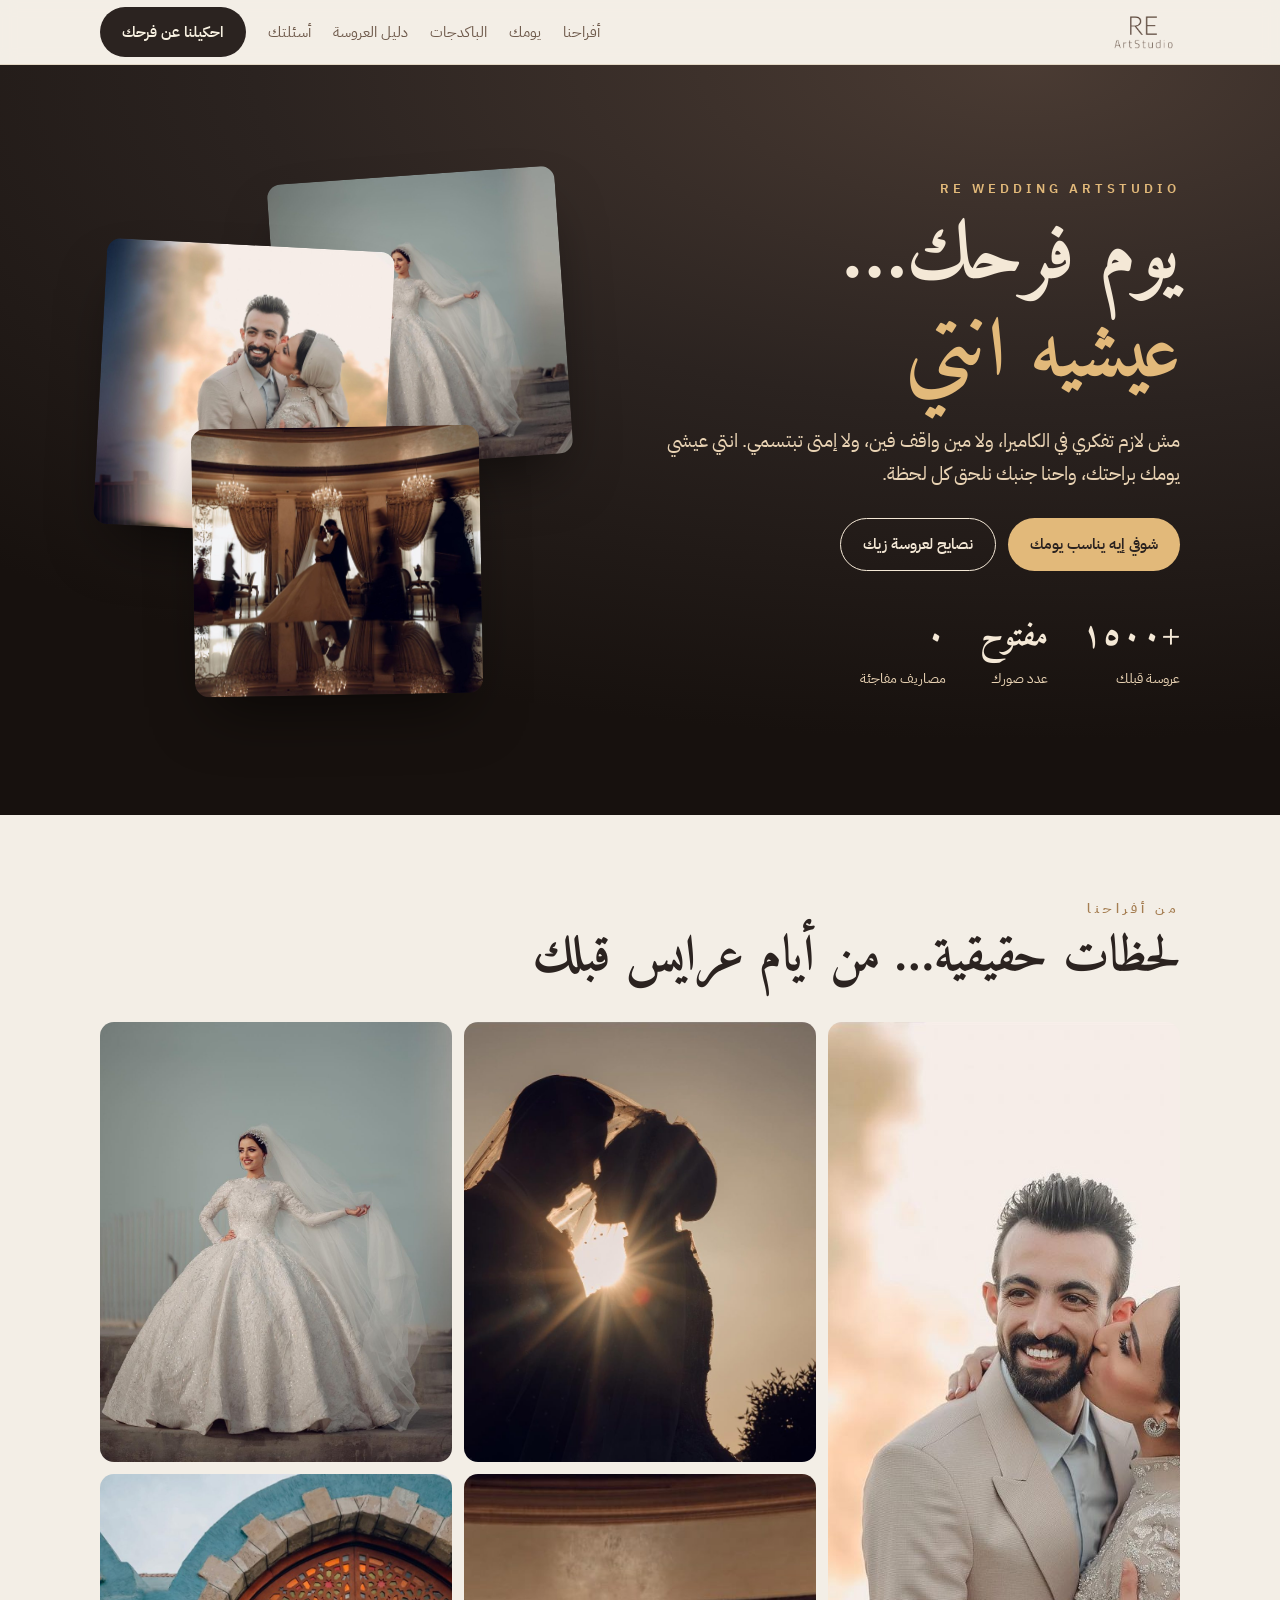
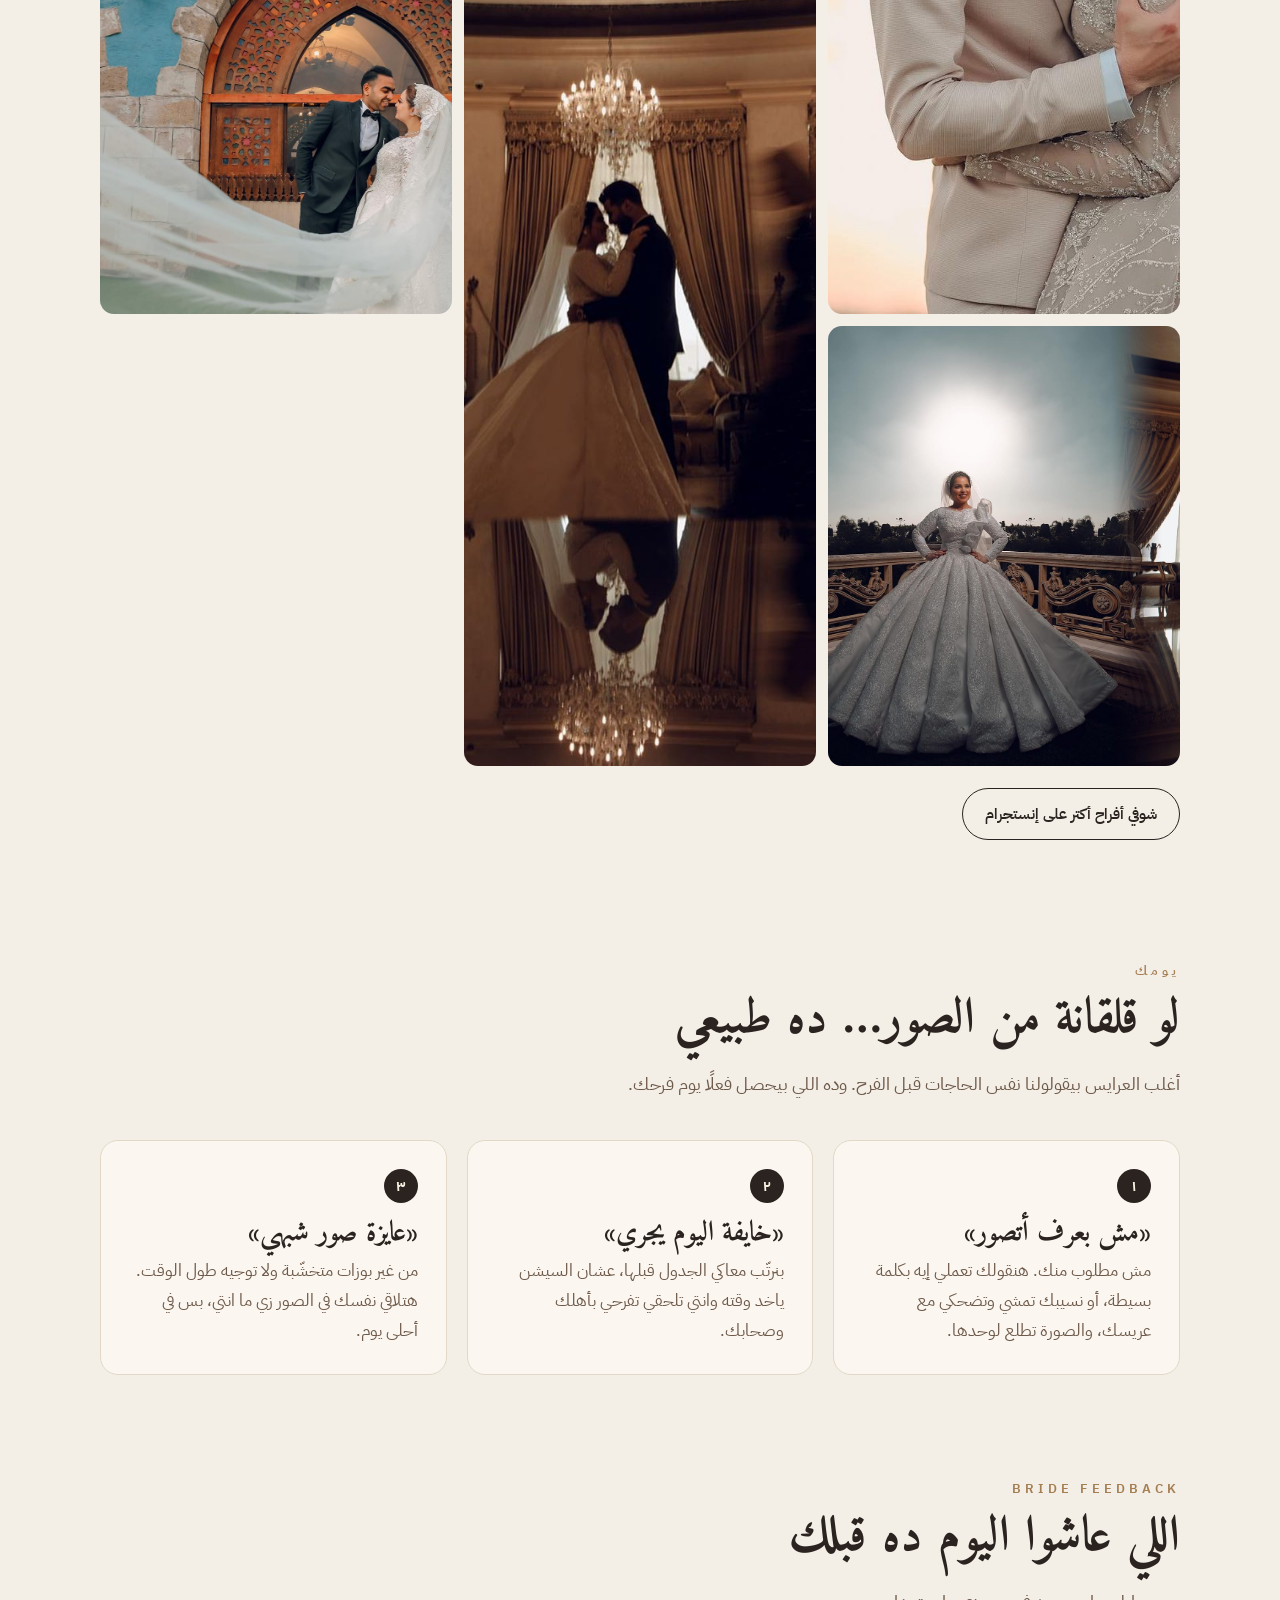
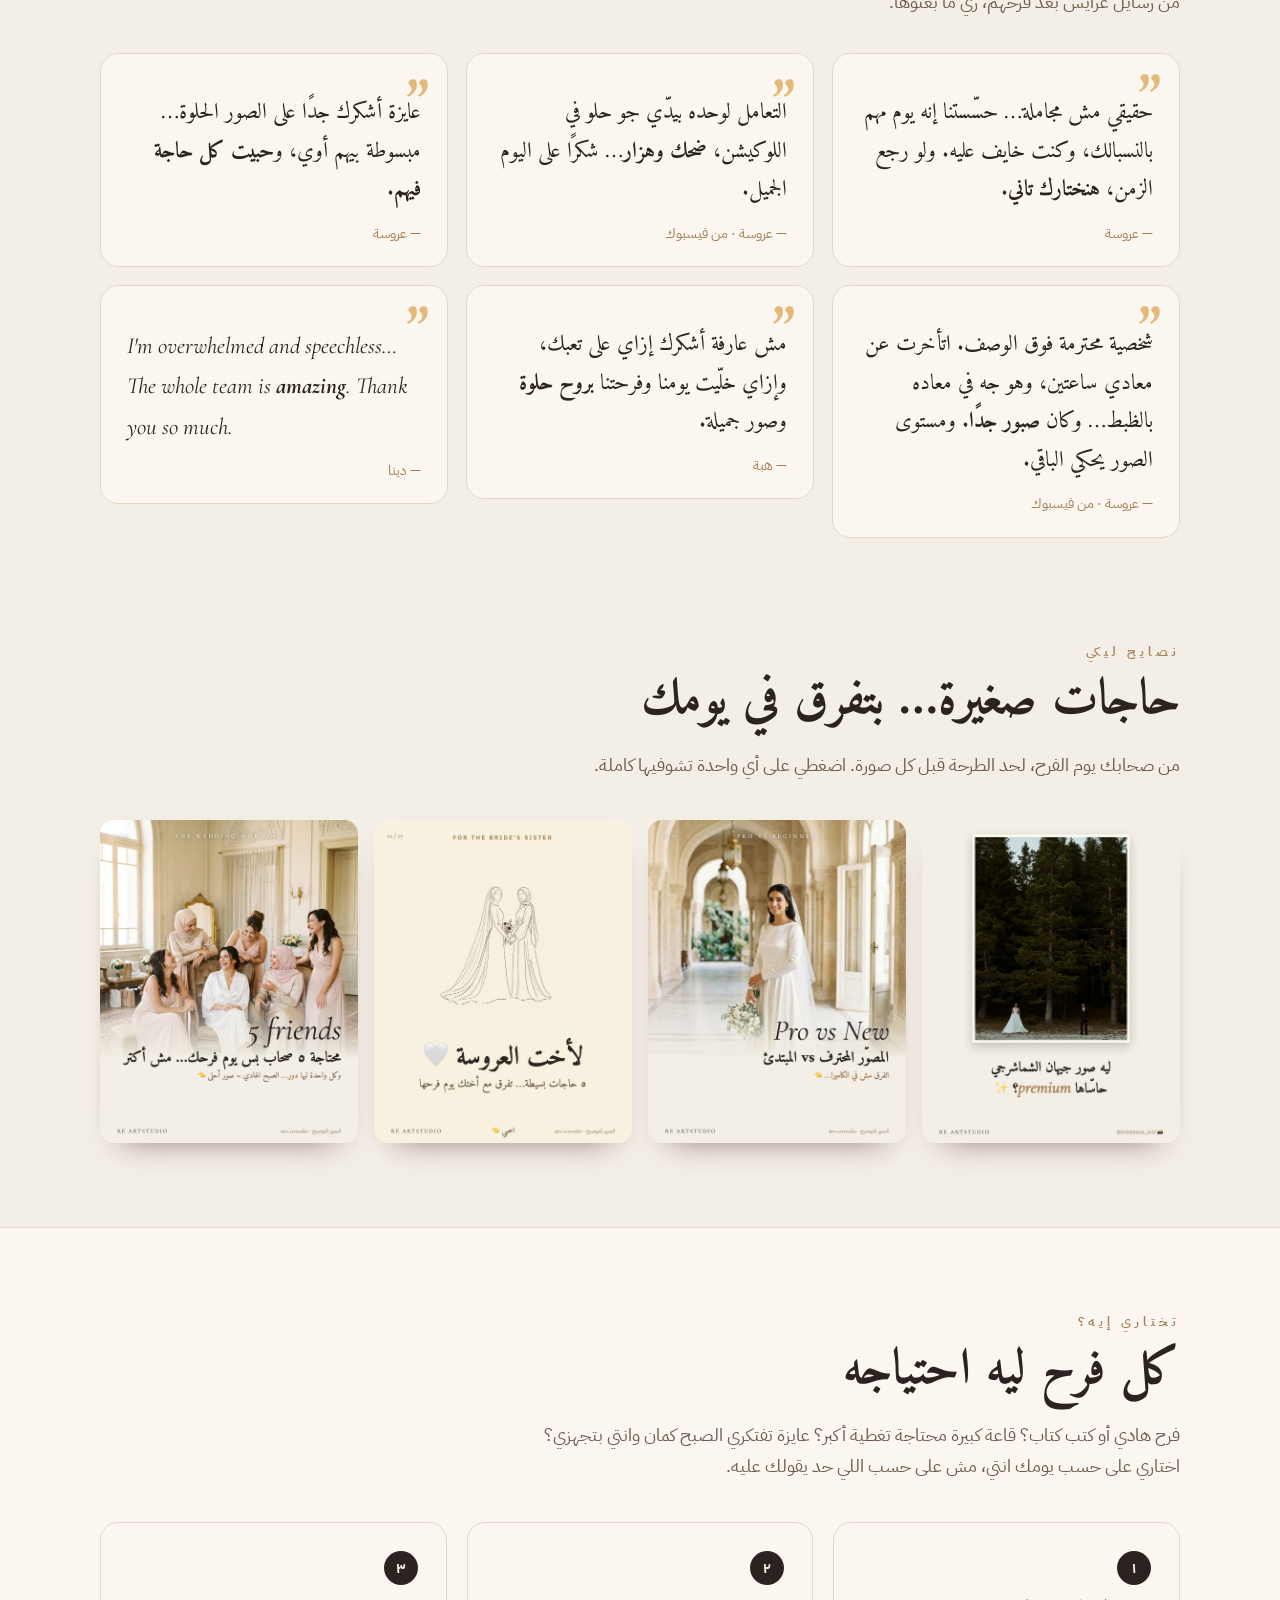
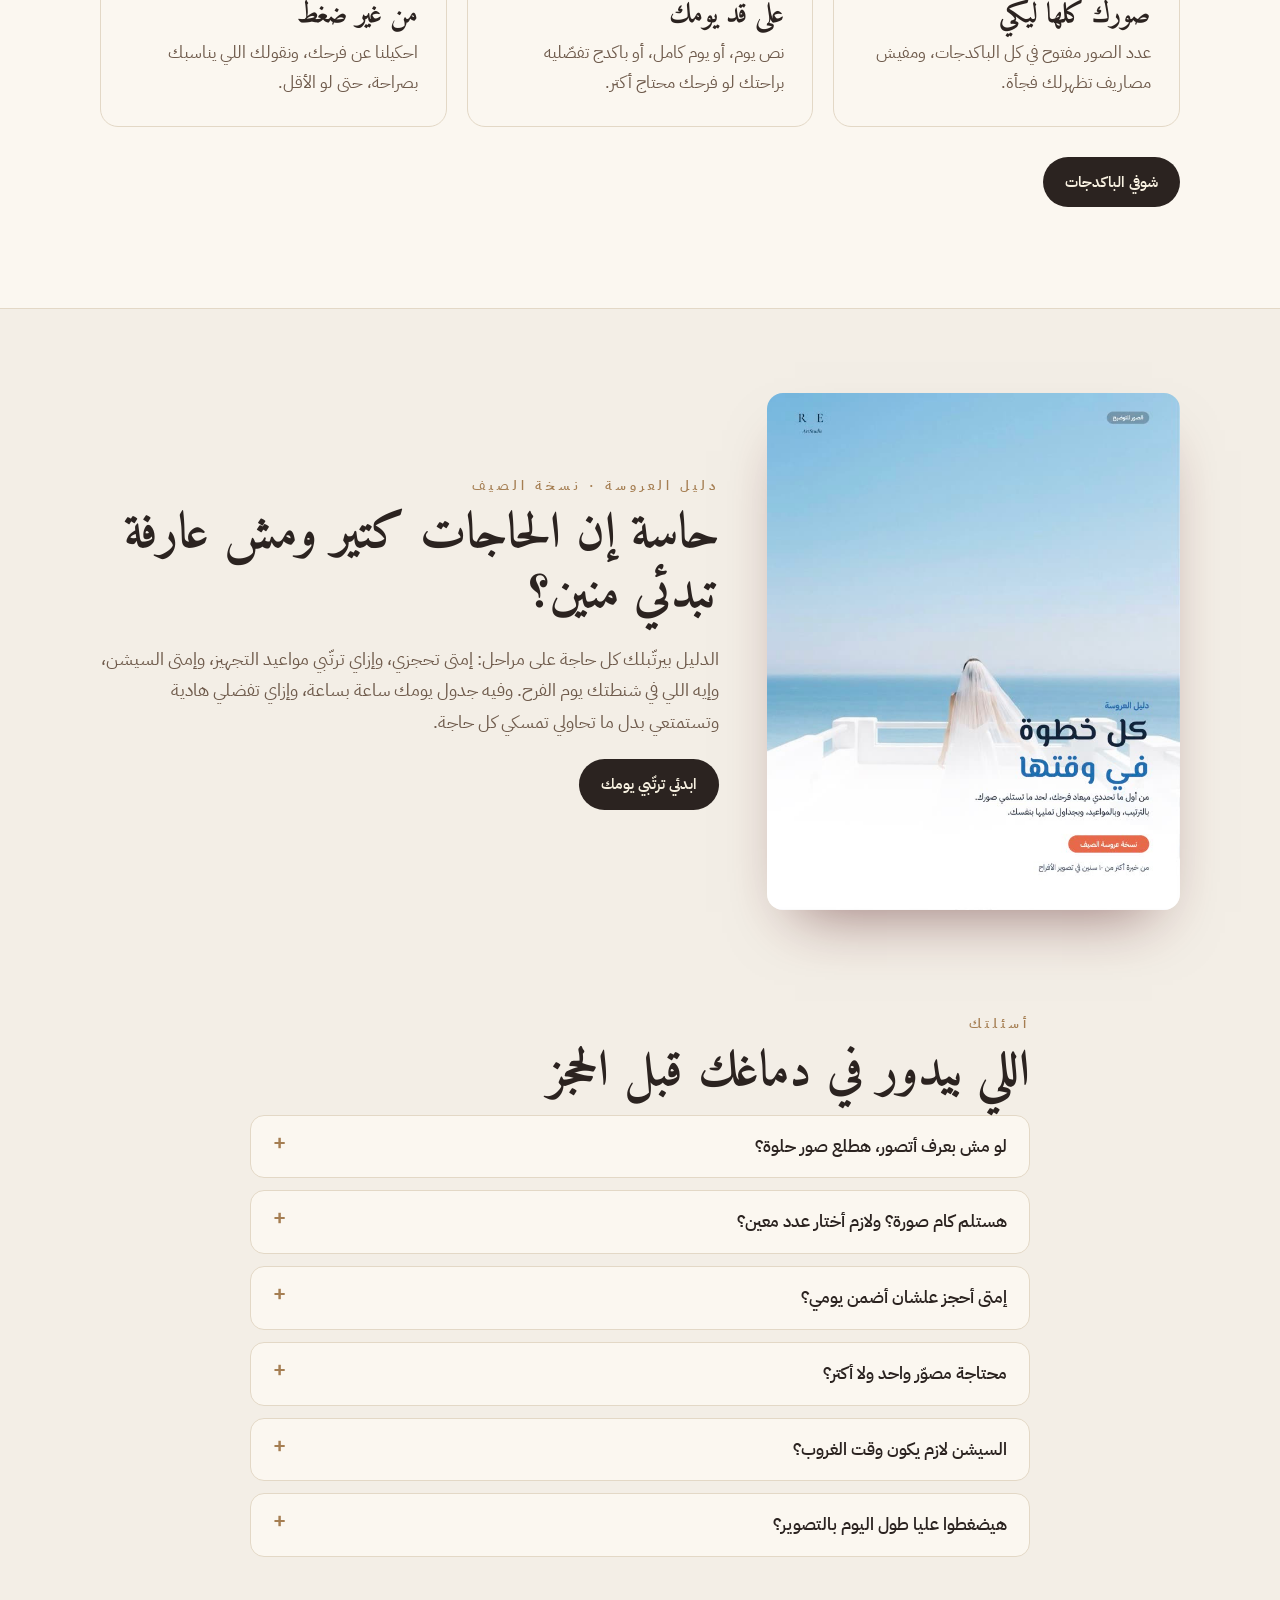
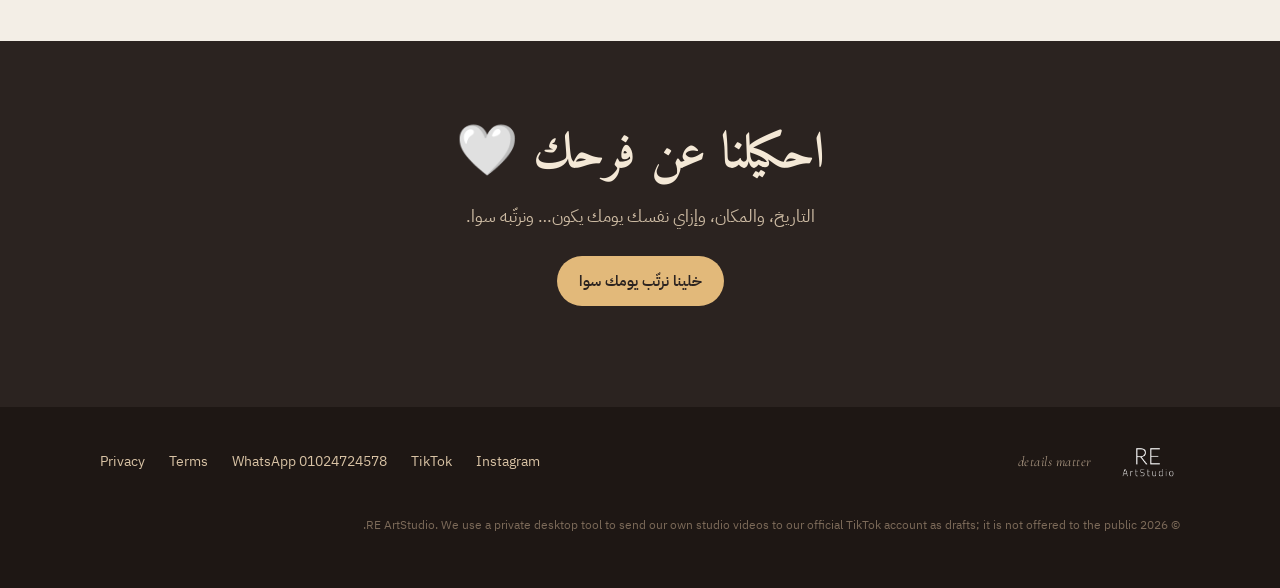
==== index.html @ 4d0f91a5 "Add files via upload" ====
<!doctype html>
<html lang="ar" dir="rtl">
<head>
<meta charset="utf-8">
<meta name="viewport" content="width=device-width, initial-scale=1">
<title>RE ArtStudio | يوم فرحك.. عيشيه</title>
<meta name="description" content="عيشي يوم فرحك براحتك، والصور هتيجي لوحدها. الباكدجات، ونصايح، ودليل العروسة.">
<meta property="og:title" content="RE ArtStudio | details matter">
<meta property="og:description" content="عيشي يوم فرحك براحتك، والصور هتيجي لوحدها.">
<meta property="og:image" content="https://reartstudio.github.io/assets/our_14.jpg">
<link rel="icon" href="assets/logo_brown.png">
<link rel="preconnect" href="https://fonts.googleapis.com"><link rel="preconnect" href="https://fonts.gstatic.com" crossorigin>
<link href="https://fonts.googleapis.com/css2?family=Amiri:wght@400;700&family=Cormorant+Garamond:ital,wght@1,500&family=IBM+Plex+Sans+Arabic:wght@400;500;600;700&display=swap" rel="stylesheet">
<link rel="stylesheet" href="style.css?v=6">
</head>
<body>

<nav><div class="wrap">
  <a class="logo" href="index.html" aria-label="RE ArtStudio"><img src="assets/logo_brown.png" alt="RE ArtStudio"></a>
  <div class="links"><a href="#gallery">أفراحنا</a><a href="#day">يومك</a><a href="packages.html">الباكدجات</a><a href="book.html">دليل العروسة</a><a href="#faq">أسئلتك</a></div>
  <a class="btn" href="https://wa.me/201024724578?text=%D8%A3%D9%87%D9%84%D9%8B%D8%A7%20%F0%9F%A4%8D%20%D8%B9%D8%A7%D9%88%D8%B2%D8%A9%20%D8%A3%D8%AD%D9%83%D9%8A%D9%84%D9%83%D9%85%20%D8%B9%D9%86%20%D9%81%D8%B1%D8%AD%D9%8A">احكيلنا عن فرحك</a>
</div></nav>

<header class="hero"><div class="wrap">
  <div>
    <span class="kicker" style="color:#E2B97A">RE WEDDING ARTSTUDIO</span>
    <h1>يوم فرحك…<br><b>عيشيه انتي</b></h1>
    <p>مش لازم تفكري في الكاميرا، ولا مين واقف فين، ولا إمتى تبتسمي. انتي عيشي يومك براحتك، واحنا جنبك نلحق كل لحظة.</p>
    <div class="cta">
      <a class="btn gold" href="#packages">شوفي إيه يناسب يومك</a>
      <a class="btn ghost" href="https://www.instagram.com/re.artstudio/" target="_blank" rel="noopener">نصايح لعروسة زيك</a>
    </div>
    <div class="stats"><div><b>+١٥٠٠</b>عروسة قبلك</div><div><b>مفتوح</b>عدد صورك</div><div><b>٠</b>مصاريف مفاجئة</div></div>
  </div>
  <div class="stack" aria-hidden="true">
    <img src="assets/our_04.jpg" alt="">
    <img src="assets/our_14.jpg" alt="">
    <img src="assets/our_23.jpg" alt="">
  </div>
</div></header>

<section id="gallery" style="padding-bottom:20px"><div class="wrap">
  <span class="kicker">من أفراحنا</span>
  <h2>لحظات حقيقية… من أيام عرايس قبلك</h2>
  <div class="gal">
    <img src="assets/our_14.jpg" alt="عريس وعروسة في حضن وقت الغروب" loading="lazy">
    <img src="assets/our_15.jpg" alt="العروسة والعريس تحت الطرحة" loading="lazy">
    <img src="assets/our_04.jpg" alt="عروسة بفستانها" loading="lazy">
    <img src="assets/our_23.jpg" alt="العروسين في القاعة وانعكاسهم على الأرض" loading="lazy">
    <img src="assets/our_32.jpg" alt="الطرحة طايرة قدام قوس" loading="lazy">
    <img src="assets/our_17.jpg" alt="عروسة قدام السما" loading="lazy">
  </div>
  <p style="margin-top:22px"><a class="btn ghost" href="https://www.instagram.com/re.artstudio/" target="_blank" rel="noopener">شوفي أفراح أكتر على إنستجرام</a></p>
</div></section>

<section id="day"><div class="wrap">
  <span class="kicker">يومك</span>
  <h2>لو قلقانة من الصور… ده طبيعي</h2>
  <p class="lead">أغلب العرايس بيقولولنا نفس الحاجات قبل الفرح. وده اللي بيحصل فعلًا يوم فرحك.</p>
  <div class="cards">
    <div class="card"><div class="n">١</div><h3>«مش بعرف أتصور»</h3><p>مش مطلوب منك. هنقولك تعملي إيه بكلمة بسيطة، أو نسيبك تمشي وتضحكي مع عريسك، والصورة تطلع لوحدها.</p></div>
    <div class="card"><div class="n">٢</div><h3>«خايفة اليوم يجري»</h3><p>بنرتّب معاكي الجدول قبلها، عشان السيشن ياخد وقته وانتي تلحقي تفرحي بأهلك وصحابك.</p></div>
    <div class="card"><div class="n">٣</div><h3>«عايزة صور شبهي»</h3><p>من غير بوزات متخشّبة ولا توجيه طول الوقت. هتلاقي نفسك في الصور زي ما انتي، بس في أحلى يوم.</p></div>
  </div>
</div></section>

<section id="voices" style="padding-top:20px"><div class="wrap">
  <span class="kicker">BRIDE FEEDBACK</span>
  <h2>اللي عاشوا اليوم ده قبلك</h2>
  <p class="lead">من رسايل عرايس بعد فرحهم، زي ما بعتوها.</p>
  <div class="voices">
    <figure><blockquote>حقيقي مش مجاملة… حسّستنا إنه يوم مهم بالنسبالك، وكنت خايف عليه. ولو رجع الزمن، <b>هنختارك تاني</b>.</blockquote><figcaption>عروسة</figcaption></figure>
    <figure><blockquote>شخصية محترمة فوق الوصف. اتأخرت عن معادي ساعتين، وهو جه في معاده بالظبط… وكان <b>صبور جدًا</b>. ومستوى الصور يحكي الباقي.</blockquote><figcaption>عروسة · من فيسبوك</figcaption></figure>
    <figure><blockquote>التعامل لوحده بيدّي جو حلو في اللوكيشن، <b>ضحك وهزار</b>… شكرًا على اليوم الجميل.</blockquote><figcaption>عروسة · من فيسبوك</figcaption></figure>
    <figure><blockquote>مش عارفة أشكرك إزاي على تعبك، وإزاي خلّيت يومنا وفرحتنا <b>بروح حلوة</b> وصور جميلة.</blockquote><figcaption>هبة</figcaption></figure>
    <figure><blockquote>عايزة أشكرك جدًا على الصور الحلوة… مبسوطة بيهم أوي، و<b>حبيت كل حاجة فيهم</b>.</blockquote><figcaption>عروسة</figcaption></figure>
    <figure class="en"><blockquote>I'm overwhelmed and speechless… The whole team is <b>amazing</b>. Thank you so much.</blockquote><figcaption>دينا</figcaption></figure>
  </div>
</div></section>

<section id="work" style="padding-top:20px"><div class="wrap">
  <span class="kicker">نصايح ليكي</span>
  <h2>حاجات صغيرة… بتفرق في يومك</h2>
  <p class="lead">من صحابك يوم الفرح، لحد الطرحة قبل كل صورة. اضغطي على أي واحدة تشوفيها كاملة.</p>
  <div class="work">
    <a href="https://www.instagram.com/p/DfufTEolTdJ/" target="_blank" rel="noopener"><img src="assets/w_gihan_p.jpg" alt="ليه صور جيهان الشماشرجي حاسّاها premium" loading="lazy"></a>
    <a href="https://www.instagram.com/re.artstudio/" target="_blank" rel="noopener"><img src="assets/w_pro.jpg" alt="المصور المحترف والمبتدئ" loading="lazy"></a>
    <a href="https://www.instagram.com/re.artstudio/" target="_blank" rel="noopener"><img src="assets/w_sister.jpg" alt="لأخت العروسة" loading="lazy"></a>
    <a href="https://www.instagram.com/re.artstudio/" target="_blank" rel="noopener"><img src="assets/w_friends.jpg" alt="محتاجة ٥ صحاب بس" loading="lazy"></a>
  </div>
</div></section>

<section id="packages" class="packages"><div class="wrap">
  <span class="kicker">تختاري إيه؟</span>
  <h2>كل فرح ليه احتياجه</h2>
  <p class="lead">فرح هادي أو كتب كتاب؟ قاعة كبيرة محتاجة تغطية أكبر؟ عايزة تفتكري الصبح كمان وانتي بتجهزي؟ اختاري على حسب يومك انتي، مش على حسب اللي حد يقولك عليه.</p>
  <div class="cards">
    <div class="card"><div class="n">١</div><h3>صورك كلها ليكي</h3><p>عدد الصور مفتوح في كل الباكدجات، ومفيش مصاريف تظهرلك فجأة.</p></div>
    <div class="card"><div class="n">٢</div><h3>على قد يومك</h3><p>نص يوم، أو يوم كامل، أو باكدج تفصّليه براحتك لو فرحك محتاج أكتر.</p></div>
    <div class="card"><div class="n">٣</div><h3>من غير ضغط</h3><p>احكيلنا عن فرحك، ونقولك اللي يناسبك بصراحة، حتى لو الأقل.</p></div>
  </div>
  <p style="margin-top:30px"><a class="btn" href="packages.html">شوفي الباكدجات</a></p>
</div></section>

<section><div class="wrap bookband">
  <a href="book.html"><img src="assets/b_cover.jpg" alt="دليل العروسة: كل خطوة في وقتها" loading="lazy"></a>
  <div>
    <span class="kicker">دليل العروسة · نسخة الصيف</span>
    <h2>حاسة إن الحاجات كتير ومش عارفة تبدئي منين؟</h2>
    <p class="lead">الدليل بيرتّبلك كل حاجة على مراحل: إمتى تحجزي، وإزاي ترتّبي مواعيد التجهيز، وإمتى السيشن، وإيه اللي في شنطتك يوم الفرح. وفيه جدول يومك ساعة بساعة، وإزاي تفضلي هادية وتستمتعي بدل ما تحاولي تمسكي كل حاجة.</p>
    <p style="margin-top:22px"><a class="btn" href="book.html">ابدئي ترتّبي يومك</a></p>
  </div>
</div></section>

<section id="faq" style="padding-top:20px"><div class="wrap" style="max-width:820px">
  <span class="kicker">أسئلتك</span>
  <h2>اللي بيدور في دماغك قبل الحجز</h2>
  <details><summary>لو مش بعرف أتصور، هطلع صور حلوة؟</summary><p>أيوه. مش مطلوب منك تعرفي. هنقولك بكلمة بسيطة تقفي فين أو تبصّي فين، وأغلب الوقت هنسيبك تتحركي على طبيعتك.</p></details>
  <details><summary>هستلم كام صورة؟ ولازم أختار عدد معين؟</summary><p>لأ، عدد الصور مفتوح في كل الباكدجات، ومن غير مصاريف زيادة.</p></details>
  <details><summary>إمتى أحجز علشان أضمن يومي؟</summary><p>أول ما تحددي التاريخ. ابعتيلنا التاريخ والمكان، ونقولك لو اليوم متاح، وتأكّديه بمقدّم حسب الباكدج.</p></details>
  <details><summary>محتاجة مصوّر واحد ولا أكتر؟</summary><p>على حسب فرحك: عدد الضيوف، وعدد الأماكن، ولو في حاجات بتحصل في نفس الوقت. احكيلنا ونقولك اللي يناسبك بصراحة، حتى لو الأقل.</p></details>
  <details><summary>السيشن لازم يكون وقت الغروب؟</summary><p>لأ. في أماكن نورها أحلى بالنهار. بنختار الميعاد معاكي حسب المكان وجدول يومك.</p></details>
  <details><summary>هيضغطوا عليا طول اليوم بالتصوير؟</summary><p>لأ. بنعرف إمتى نصوّر وإمتى نبعد ونسيبك تفرحي.</p></details>
</div></section>

<section class="closing"><div class="wrap">
  <h2>احكيلنا عن فرحك 🤍</h2>
  <p>التاريخ، والمكان، وإزاي نفسك يومك يكون… ونرتّبه سوا.</p>
  <p style="margin-top:24px"><a class="btn gold" href="https://wa.me/201024724578?text=%D8%A3%D9%87%D9%84%D9%8B%D8%A7%20%F0%9F%A4%8D%20%D8%B9%D8%A7%D9%88%D8%B2%D8%A9%20%D8%A3%D8%AD%D9%83%D9%8A%D9%84%D9%83%D9%85%20%D8%B9%D9%86%20%D9%81%D8%B1%D8%AD%D9%8A">خلينا نرتّب يومك سوا</a></p>
</div></section>

<footer><div class="wrap">
  <img src="assets/logo_white.png" alt="RE ArtStudio">
  <span class="latin">details matter</span>
  <span class="grow"></span>
  <a href="https://www.instagram.com/re.artstudio/" target="_blank" rel="noopener">Instagram</a>
  <a href="https://www.tiktok.com/@re.artstudio" target="_blank" rel="noopener">TikTok</a>
  <a href="https://wa.me/201024724578">WhatsApp 01024724578</a>
  <a href="terms.html">Terms</a><a href="privacy.html">Privacy</a>
  <p class="tiny">© 2026 RE ArtStudio. We use a private desktop tool to send our own studio videos to our official TikTok account as drafts; it is not offered to the public.</p>
</div></footer>
</body>
</html>
---- style.css ----
/* RE ArtStudio site — same identity as the Instagram page: cream, ink, gold, maroon. */
:root{--cream:#F3EEE6;--paper:#FBF7F0;--ink:#2B2320;--muted:#6E5A4B;--gold:#A57E52;--gold2:#E2B97A;--maroon:#2B2320;--line:#E3D8C6}
*{box-sizing:border-box}
html{scroll-behavior:smooth}
body{margin:0;background:var(--cream);color:var(--ink);font-family:"IBM Plex Sans Arabic",system-ui,sans-serif;line-height:1.75;font-size:17px}
img{max-width:100%;display:block}
a{color:inherit}
.wrap{max-width:1120px;margin:0 auto;padding:0 20px}
.latin{font-family:"Cormorant Garamond",serif;font-style:italic;letter-spacing:.5px}
h1,h2,h3{font-family:Amiri,serif;line-height:1.2;margin:0}
h2{font-size:clamp(32px,4.6vw,50px)}
.kicker{font:600 13px "IBM Plex Sans Arabic",sans-serif;letter-spacing:4px;color:var(--gold);text-transform:uppercase;margin-bottom:10px;display:block}
.lead{color:var(--muted);font-size:18px;max-width:640px}
section{padding:84px 0}

/* nav */
nav{position:sticky;top:0;z-index:10;background:rgba(243,238,230,.92);backdrop-filter:blur(8px);border-bottom:1px solid var(--line)}
nav .wrap{display:flex;align-items:center;gap:22px;height:64px}
nav .logo img{height:34px}
nav .links{display:flex;gap:22px;margin-inline-start:auto;font-size:15px}
nav .links a{text-decoration:none;color:var(--muted)}
nav .links a:hover{color:var(--ink)}
.btn{display:inline-flex;align-items:center;gap:8px;background:var(--maroon);color:#F8F1E1;text-decoration:none;font-weight:600;padding:12px 22px;border-radius:99px;font-size:15px;transition:transform .15s}
.btn:hover{transform:translateY(-1px)}
.btn.ghost{background:transparent;color:var(--ink);border:1.5px solid var(--ink)}
.btn.gold{background:var(--gold2);color:var(--maroon)}
@media(max-width:760px){nav .links{display:none}}

/* hero */
.hero{background:radial-gradient(120% 90% at 80% 0%,#4a3b33 0,#2B2320 50%,#17110e 100%);color:#F4E8D6;padding:110px 0 120px;overflow:hidden}
.hero .wrap{display:grid;grid-template-columns:1.1fr .9fr;gap:48px;align-items:center}
.hero h1{font-size:clamp(44px,6.6vw,82px)}
.hero h1 b{color:var(--gold2);font-weight:700}
.hero p{color:#E9D3B4;font-size:19px;max-width:520px}
.hero .cta{display:flex;gap:12px;flex-wrap:wrap;margin-top:28px}
.hero .ghost{color:#F4E8D6;border-color:#F4E8D6}
.hero .stack{position:relative;height:520px}
.hero .stack img{position:absolute;width:62%;border-radius:14px;box-shadow:0 30px 60px -20px rgba(0,0,0,.6)}
.hero .stack img:nth-child(1){top:0;inset-inline-start:0;transform:rotate(-4deg)}
.hero .stack img:nth-child(2){top:70px;inset-inline-end:0;transform:rotate(3deg)}
.hero .stack img:nth-child(3){bottom:0;inset-inline-start:18%;transform:rotate(-1deg)}
.stats{display:flex;gap:34px;margin-top:36px;color:#E9D3B4;font-size:14px}
.stats b{display:block;font:700 34px Amiri,serif;color:#F4E8D6}
@media(max-width:860px){.hero .wrap{grid-template-columns:1fr}.hero .stack{height:420px}}

/* values */
.cards{display:grid;grid-template-columns:repeat(3,1fr);gap:20px;margin-top:40px}
.card{background:var(--paper);border:1px solid var(--line);border-radius:18px;padding:28px}
.card .n{font:700 15px "IBM Plex Sans Arabic";color:#F8F1E1;background:var(--maroon);width:34px;height:34px;border-radius:50%;display:grid;place-items:center;margin-bottom:14px}
.card h3{font-size:28px;margin-bottom:6px}
.card p{margin:0;color:var(--muted)}
@media(max-width:860px){.cards{grid-template-columns:1fr}}

/* work grid */
.work{display:grid;grid-template-columns:repeat(4,1fr);gap:16px;margin-top:40px}
.work a{display:block;border-radius:14px;overflow:hidden;box-shadow:0 18px 30px -22px rgba(74,15,20,.6);transition:transform .2s}
.work a:hover{transform:translateY(-4px)}
.work img{aspect-ratio:4/5;object-fit:cover;width:100%}
@media(max-width:860px){.work{grid-template-columns:repeat(2,1fr)}}

/* packages */
.packages{background:var(--paper);border-top:1px solid var(--line);border-bottom:1px solid var(--line)}
.pk{display:grid;grid-template-columns:repeat(4,1fr);gap:18px;margin-top:40px}
.plan{background:var(--cream);border:1px solid var(--line);border-radius:20px;padding:28px 24px;display:flex;flex-direction:column}
.plan.hot{background:var(--maroon);color:#F4E8D6;border-color:var(--maroon)}
.plan .tag{font:600 12px "IBM Plex Sans Arabic";letter-spacing:3px;color:var(--gold)}
.plan.hot .tag{color:var(--gold2)}
.plan h3{font-size:30px;margin:6px 0 2px}
.plan .price{font:700 40px Amiri,serif;margin:10px 0}
.plan .price small{font:500 15px "IBM Plex Sans Arabic";opacity:.7}
.plan ul{list-style:none;padding:0;margin:0 0 22px;flex:1}
.plan li{padding:6px 0;border-bottom:1px dashed var(--line)}
.plan.hot li{border-color:rgba(244,232,214,.2)}
.plan li::before{content:"✓ ";color:var(--gold)}
.plan.hot li::before{color:var(--gold2)}
.note{margin-top:26px;display:flex;gap:28px;flex-wrap:wrap;color:var(--muted);font-size:15px}
.note span::before{content:"🤍 "}
@media(max-width:980px){.pk{grid-template-columns:repeat(2,1fr)}}
@media(max-width:560px){.pk{grid-template-columns:1fr}}

/* book teaser */
.bookband{display:grid;grid-template-columns:.8fr 1.2fr;gap:48px;align-items:center}
.bookband img{border-radius:16px;box-shadow:0 30px 60px -28px rgba(74,15,20,.55)}
@media(max-width:860px){.bookband{grid-template-columns:1fr}}

/* faq */
details{background:var(--paper);border:1px solid var(--line);border-radius:14px;padding:16px 22px;margin-top:12px}
summary{cursor:pointer;font-weight:600;list-style:none}
summary::after{content:"+";float:left;color:var(--gold);font-size:22px;line-height:1}
details[open] summary::after{content:"–"}
details p{margin:10px 0 0;color:var(--muted)}

/* closing + footer */
.closing{background:var(--ink);color:#F4E8D6;text-align:center}
.closing h2{color:#F4E8D6}
.closing p{color:#CDBBA3}
footer{background:#1E1714;color:#A89580;font-size:14px;padding:40px 0}
footer .wrap{display:flex;gap:24px;flex-wrap:wrap;align-items:center}
footer img{height:30px}
footer a{color:#D9C3A5;text-decoration:none}
footer .grow{flex:1}
.tiny{font-size:12px;color:#7c6a59;margin-top:14px;width:100%}

/* book page */
.bhero{background:linear-gradient(180deg,#EAF1F7 0,#F3EEE6 100%)}
.bhero .wrap{display:grid;grid-template-columns:1fr .8fr;gap:48px;align-items:center}
.bhero h1{font-size:clamp(46px,6.4vw,80px);color:#1E3A5F}
.bhero h1 b{color:var(--maroon)}
.bhero img{border-radius:18px;box-shadow:0 34px 70px -30px rgba(30,58,95,.55)}
@media(max-width:860px){.bhero .wrap{grid-template-columns:1fr}}
.parts{counter-reset:p;display:grid;grid-template-columns:repeat(3,1fr);gap:16px;margin-top:36px}
.parts div{background:var(--paper);border:1px solid var(--line);border-radius:16px;padding:20px 22px}
.parts div::before{counter-increment:p;content:counter(p, arabic-indic);display:inline-grid;place-items:center;width:32px;height:32px;border-radius:50%;background:#1E3A5F;color:#fff;font-weight:700;margin-bottom:10px}
.parts b{display:block;font:700 22px Amiri,serif}
.parts span{color:var(--muted);font-size:15px}
@media(max-width:860px){.parts{grid-template-columns:1fr}}
.peek{display:grid;grid-template-columns:repeat(4,1fr);gap:14px;margin-top:36px}
.peek img{border-radius:12px;border:1px solid var(--line);aspect-ratio:3/4;object-fit:cover;object-position:top;width:100%}
@media(max-width:860px){.peek{grid-template-columns:repeat(2,1fr)}}

/* custom package band */
.custom{margin-top:18px;display:flex;gap:24px;align-items:center;justify-content:space-between;background:var(--cream);border:1.5px dashed var(--gold);border-radius:20px;padding:24px 28px}
.custom .tag{font:600 12px "IBM Plex Sans Arabic";letter-spacing:3px;color:var(--gold)}
.custom h3{font-size:30px;margin:4px 0 6px}
.custom p{margin:0;color:var(--muted);max-width:640px}
@media(max-width:760px){.custom{flex-direction:column;align-items:flex-start}}

/* bride voices */
.voices{columns:3 280px;column-gap:18px;margin-top:36px}
.voices figure{break-inside:avoid;margin:0 0 18px;background:var(--paper);border:1px solid var(--line);border-radius:18px;padding:26px 26px 20px;position:relative}
.voices figure:before{content:"”";position:absolute;top:-6px;inset-inline-start:18px;font:700 64px Amiri,serif;color:var(--gold2)}
.voices blockquote{margin:14px 0 0;font:400 22px/1.75 Amiri,serif;color:var(--ink)}
.voices blockquote b{color:var(--maroon)}
.voices .en blockquote{direction:ltr;text-align:left;font-family:"Cormorant Garamond",serif;font-style:italic;font-size:23px}
.voices figcaption{margin-top:12px;font-size:14px;color:var(--gold)}
.voices figcaption:before{content:"— "}

/* our photos */
.gal{display:grid;grid-template-columns:repeat(3,1fr);gap:12px;margin-top:34px}
.gal img{width:100%;aspect-ratio:4/5;object-fit:cover;border-radius:14px}
.gal img:nth-child(1),.gal img:nth-child(4){grid-row:span 2;aspect-ratio:auto;height:100%}
@media(max-width:760px){.gal{grid-template-columns:repeat(2,1fr)}.gal img:nth-child(n){grid-row:auto;aspect-ratio:4/5;height:auto}}

/* 12-hour tier */
.tier12{margin-top:34px;background:var(--ink);color:#F4E8D6;border-radius:24px;padding:36px 32px}
.tier12-head .tag{font:600 12px "IBM Plex Sans Arabic";letter-spacing:3px;color:var(--gold2)}
.tier12-head h3{font-size:clamp(28px,3.4vw,38px);margin:6px 0 10px;color:#F4E8D6}
.tier12-head p{margin:0;color:#CDBBA3;max-width:720px}
.pk2{display:grid;grid-template-columns:repeat(2,1fr);gap:18px;margin-top:28px}
.tier12 .plan:not(.hot){background:#3a2f2a;border-color:#4a3d36;color:#F4E8D6}
.tier12 .plan:not(.hot) li{border-color:rgba(244,232,214,.15)}
.tier12 .plan:not(.hot) .btn.ghost{color:#F4E8D6;border-color:#F4E8D6}
.tier12 .plan.hot{background:#F8F1E1;color:var(--ink);border-color:var(--gold2)}
.tier12 .plan.hot .tag{color:var(--gold)}
.tier12 .plan.hot li{border-color:var(--line)}
@media(max-width:760px){.pk2{grid-template-columns:1fr}.tier12{padding:28px 20px}}
.plan .en{display:block;font:italic 500 17px "Cormorant Garamond",serif;letter-spacing:.3px;opacity:.75;direction:ltr;text-align:right}
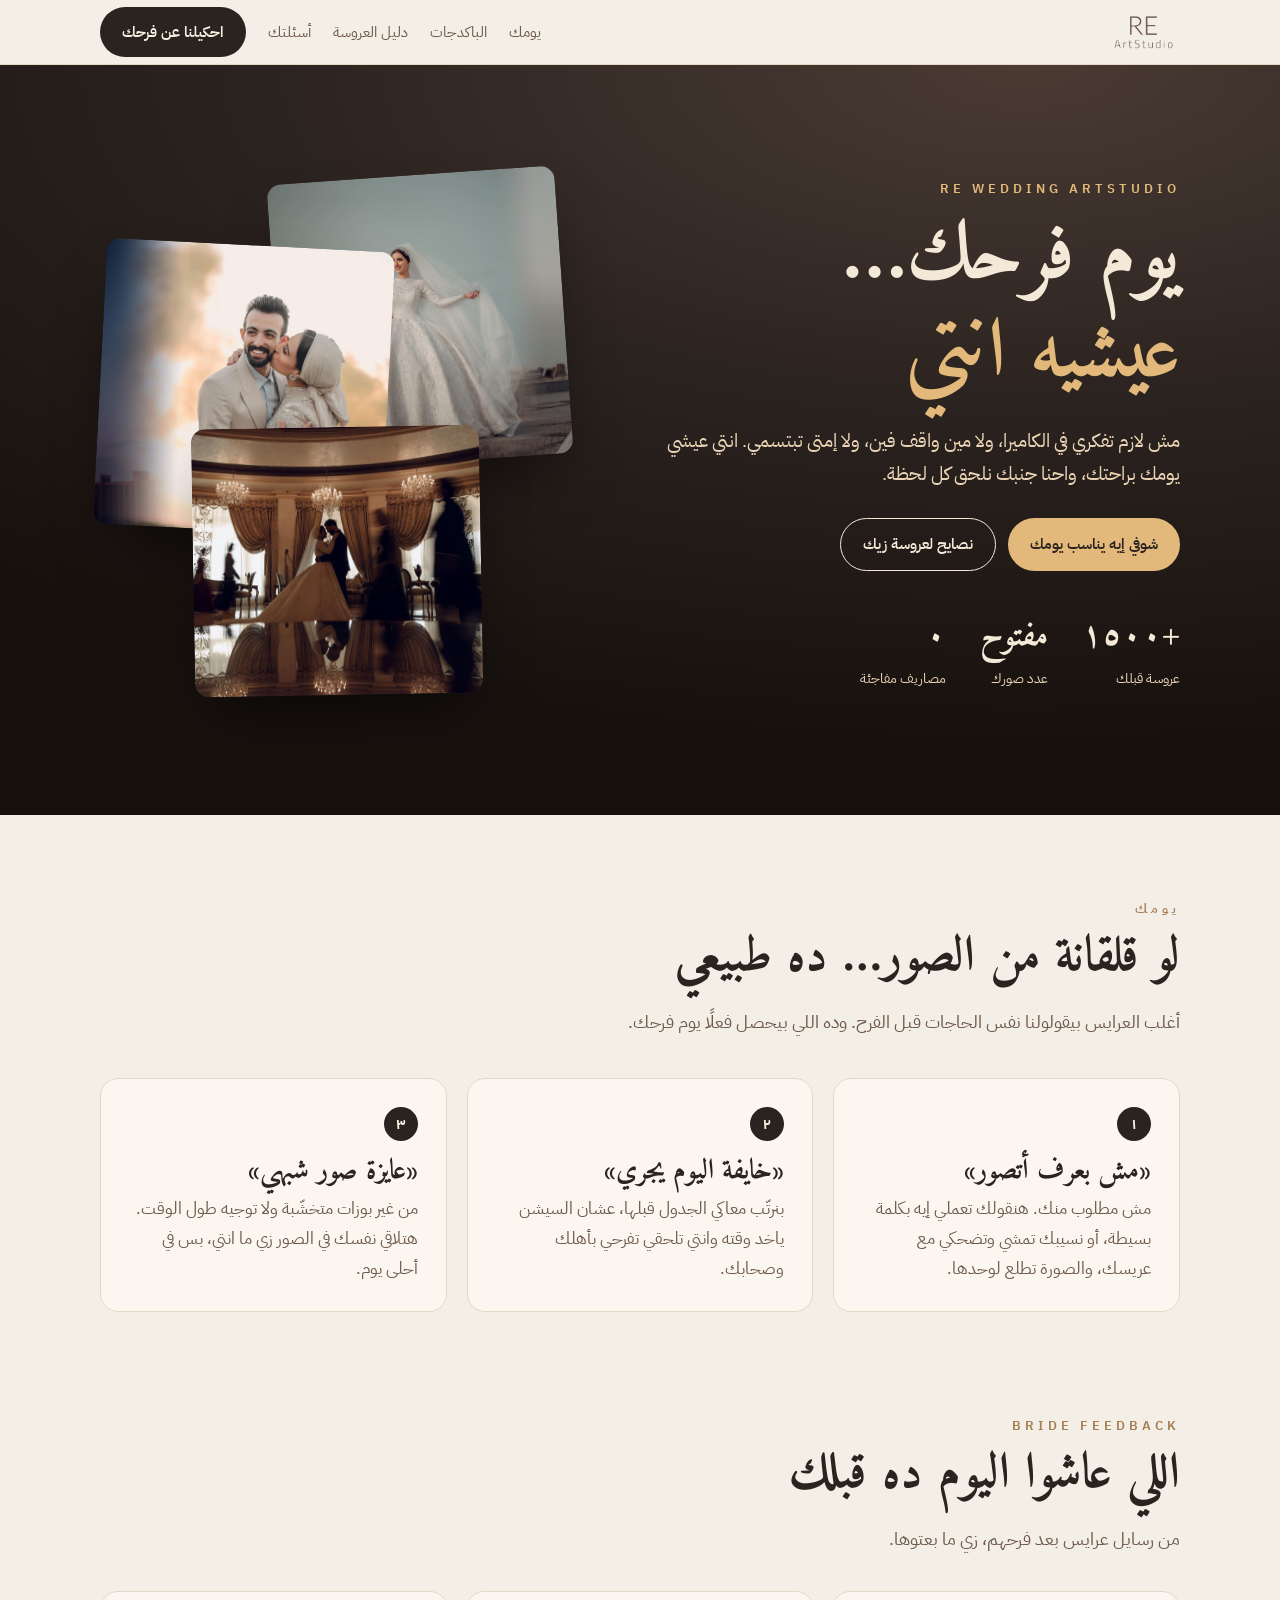
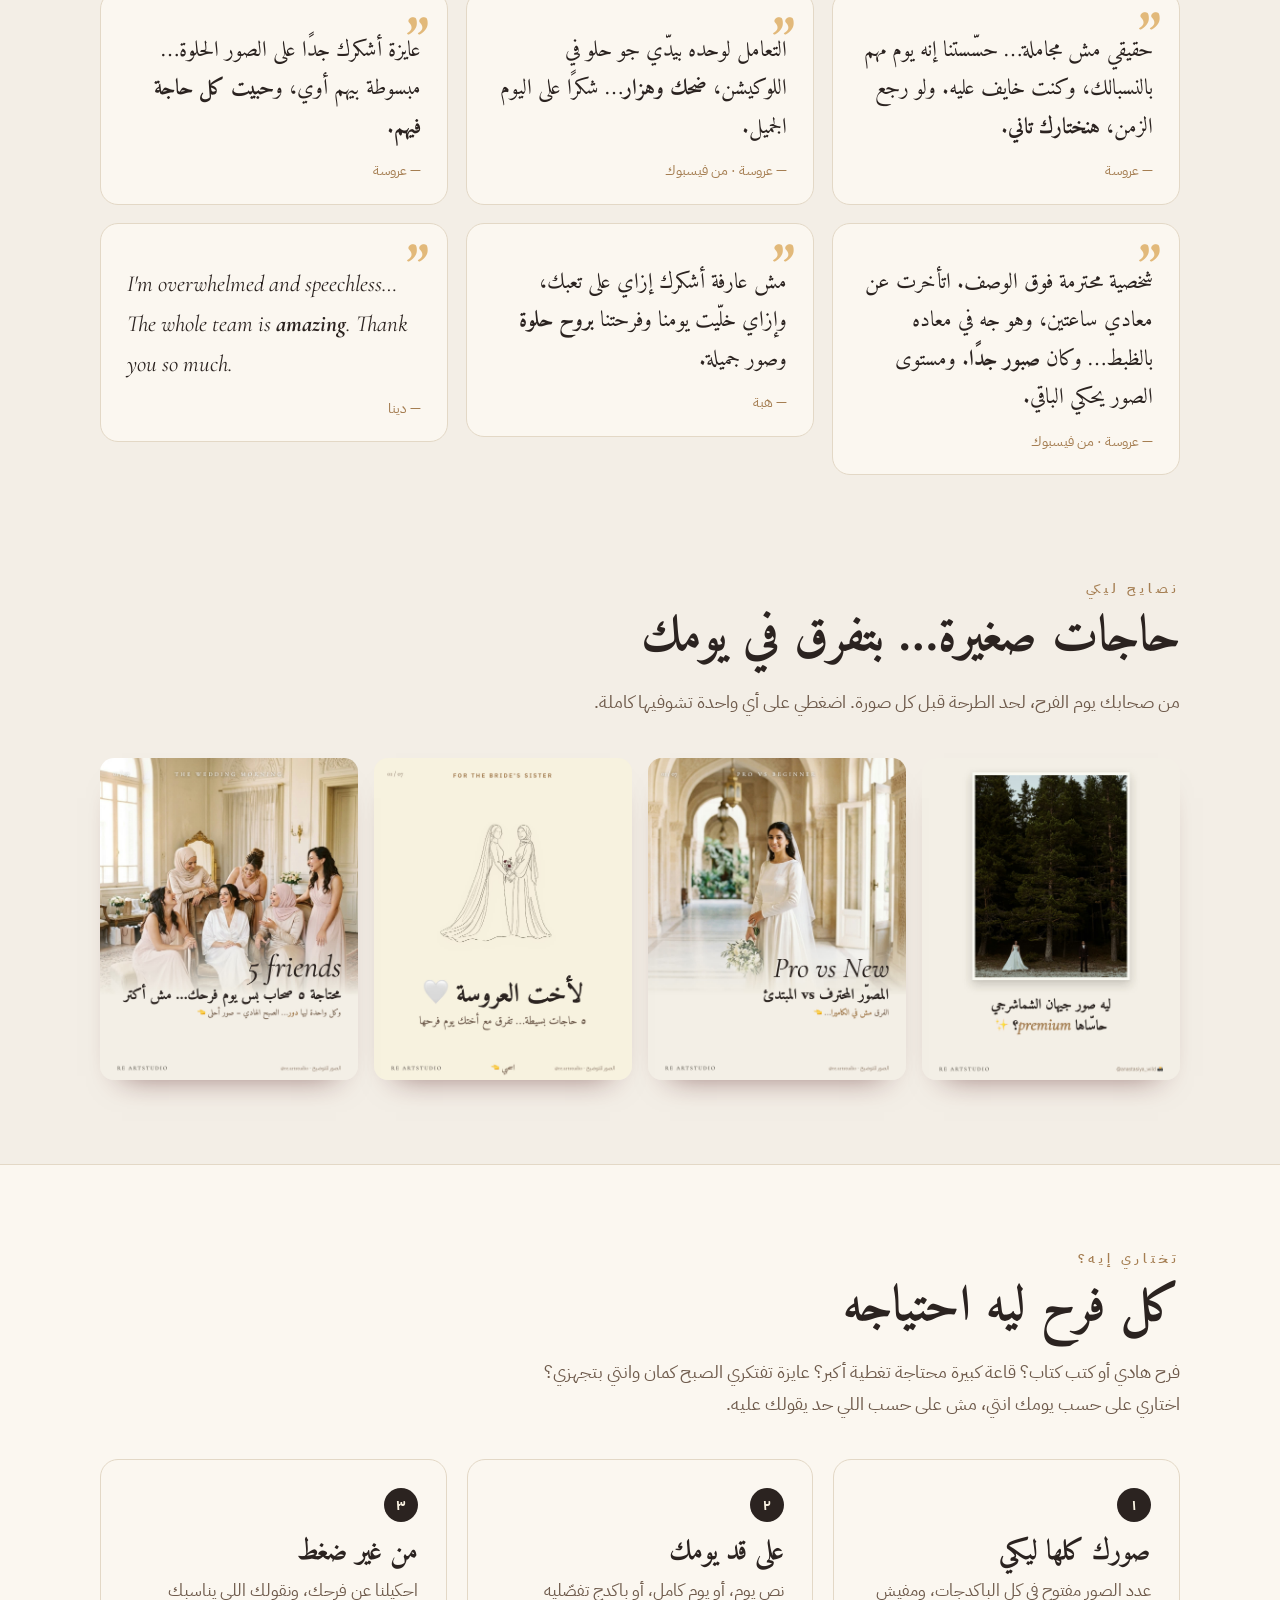
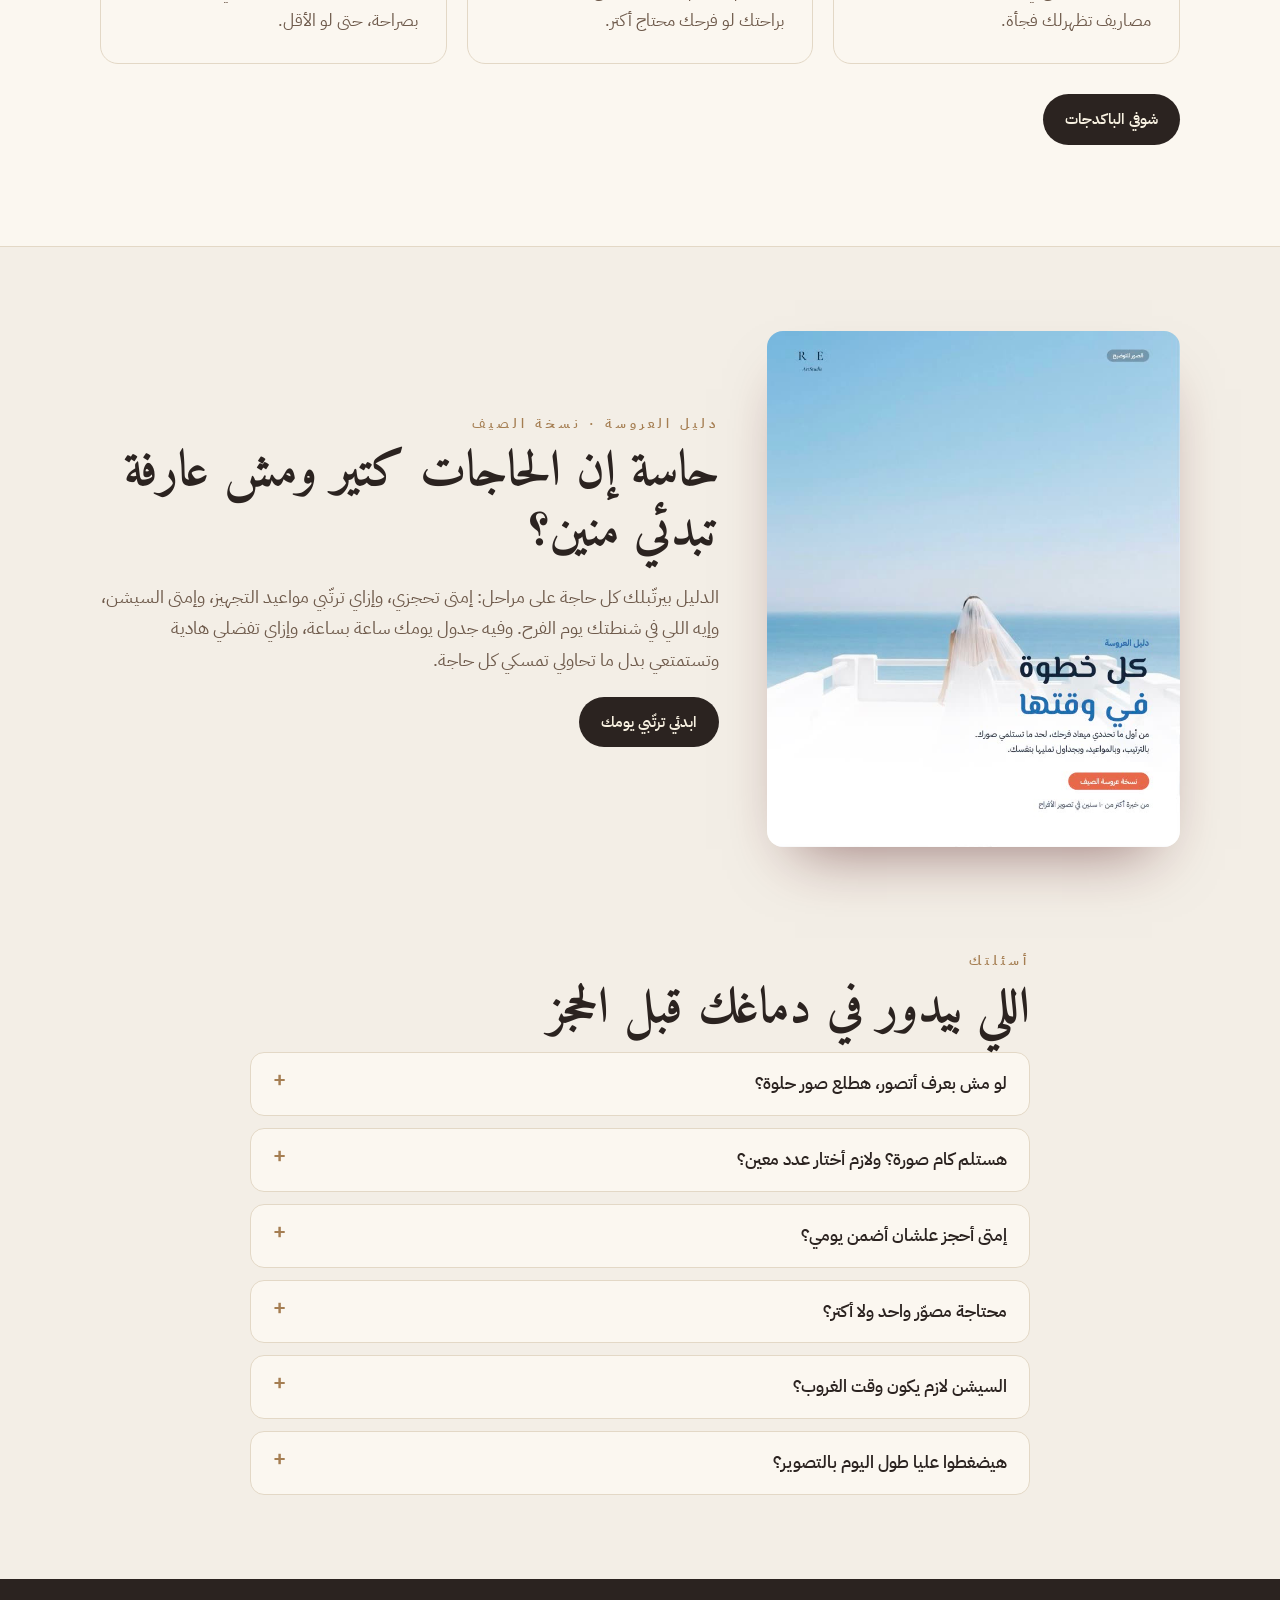
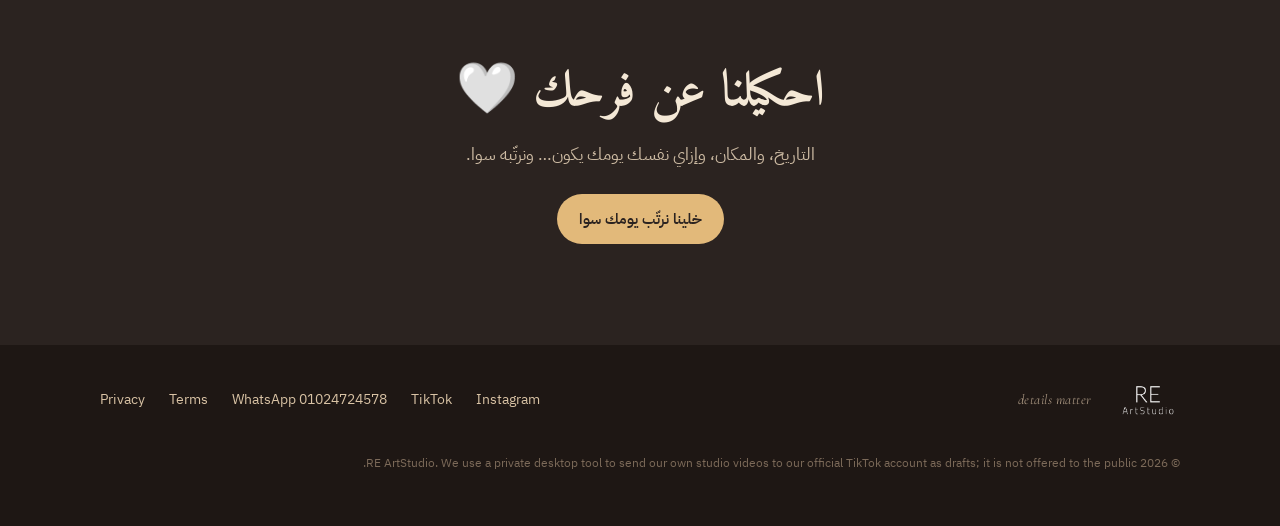
==== commit cf1910c6: "Add files via upload" ====
--- a/index.html
+++ b/index.html
@@ -11,13 +11,13 @@
 <link rel="icon" href="assets/logo_brown.png">
 <link rel="preconnect" href="https://fonts.googleapis.com"><link rel="preconnect" href="https://fonts.gstatic.com" crossorigin>
 <link href="https://fonts.googleapis.com/css2?family=Amiri:wght@400;700&family=Cormorant+Garamond:ital,wght@1,500&family=IBM+Plex+Sans+Arabic:wght@400;500;600;700&display=swap" rel="stylesheet">
-<link rel="stylesheet" href="style.css?v=6">
+<link rel="stylesheet" href="style.css?v=11">
 </head>
 <body>
 
 <nav><div class="wrap">
   <a class="logo" href="index.html" aria-label="RE ArtStudio"><img src="assets/logo_brown.png" alt="RE ArtStudio"></a>
-  <div class="links"><a href="#gallery">أفراحنا</a><a href="#day">يومك</a><a href="packages.html">الباكدجات</a><a href="book.html">دليل العروسة</a><a href="#faq">أسئلتك</a></div>
+  <div class="links"><a href="#day">يومك</a><a href="packages.html">الباكدجات</a><a href="book.html">دليل العروسة</a><a href="#faq">أسئلتك</a></div>
   <a class="btn" href="https://wa.me/201024724578?text=%D8%A3%D9%87%D9%84%D9%8B%D8%A7%20%F0%9F%A4%8D%20%D8%B9%D8%A7%D9%88%D8%B2%D8%A9%20%D8%A3%D8%AD%D9%83%D9%8A%D9%84%D9%83%D9%85%20%D8%B9%D9%86%20%D9%81%D8%B1%D8%AD%D9%8A">احكيلنا عن فرحك</a>
 </div></nav>
 
@@ -39,19 +39,6 @@
   </div>
 </div></header>
 
-<section id="gallery" style="padding-bottom:20px"><div class="wrap">
-  <span class="kicker">من أفراحنا</span>
-  <h2>لحظات حقيقية… من أيام عرايس قبلك</h2>
-  <div class="gal">
-    <img src="assets/our_14.jpg" alt="عريس وعروسة في حضن وقت الغروب" loading="lazy">
-    <img src="assets/our_15.jpg" alt="العروسة والعريس تحت الطرحة" loading="lazy">
-    <img src="assets/our_04.jpg" alt="عروسة بفستانها" loading="lazy">
-    <img src="assets/our_23.jpg" alt="العروسين في القاعة وانعكاسهم على الأرض" loading="lazy">
-    <img src="assets/our_32.jpg" alt="الطرحة طايرة قدام قوس" loading="lazy">
-    <img src="assets/our_17.jpg" alt="عروسة قدام السما" loading="lazy">
-  </div>
-  <p style="margin-top:22px"><a class="btn ghost" href="https://www.instagram.com/re.artstudio/" target="_blank" rel="noopener">شوفي أفراح أكتر على إنستجرام</a></p>
-</div></section>
 
 <section id="day"><div class="wrap">
   <span class="kicker">يومك</span>
--- a/style.css
+++ b/style.css
@@ -155,3 +155,54 @@
 .tier12 .plan.hot li{border-color:var(--line)}
 @media(max-width:760px){.pk2{grid-template-columns:1fr}.tier12{padding:28px 20px}}
 .plan .en{display:block;font:italic 500 17px "Cormorant Garamond",serif;letter-spacing:.3px;opacity:.75;direction:ltr;text-align:right}
+.pk.pk3{grid-template-columns:repeat(3,1fr)}@media(max-width:860px){.pk.pk3{grid-template-columns:1fr}}
+
+.chooser{display:grid;grid-template-columns:1fr 1fr;gap:18px;margin-top:34px}
+.ch{display:block;text-decoration:none;background:var(--cream);border:1.5px solid var(--line);border-radius:20px;padding:26px 26px 22px;transition:transform .15s,border-color .15s}
+.ch:hover{transform:translateY(-3px);border-color:var(--gold)}
+.ch.dark{background:var(--ink);color:#F4E8D6;border-color:var(--ink)}
+.ch .tag{font:600 12px "IBM Plex Sans Arabic";letter-spacing:3px;color:var(--gold)}
+.ch.dark .tag{color:var(--gold2)}
+.ch h3{font-size:34px;margin:4px 0 12px}
+.ch h3 .en{font:italic 500 20px "Cormorant Garamond",serif;opacity:.7;margin-inline-start:8px}
+.ch .meta{display:flex;gap:10px;flex-wrap:wrap;margin-bottom:12px}
+.ch .meta b{font-size:14px;padding:6px 12px;border-radius:99px;background:var(--paper);border:1px solid var(--line)}
+.ch.dark .meta b{background:#3a2f2a;border-color:#4a3d36}
+.ch p{margin:0 0 14px;color:var(--muted)}
+.ch.dark p{color:#CDBBA3}
+.ch .go{font-weight:600;font-size:15px;color:var(--gold)}
+.ch.dark .go{color:var(--gold2)}
+@media(max-width:760px){.chooser{grid-template-columns:1fr}}
+
+.quiz{margin-top:34px;background:var(--paper);border:1.5px solid var(--gold);border-radius:22px;padding:28px;min-height:280px;position:relative}
+.qtop{display:flex;justify-content:space-between;align-items:center}
+.quiz .tag{font:600 12px "IBM Plex Sans Arabic";letter-spacing:3px;color:var(--gold)}
+.qstep{font-size:14px;color:var(--muted)}
+.qbar{height:4px;background:var(--line);border-radius:4px;margin:12px 0 22px;overflow:hidden}
+.qbar i{display:block;height:100%;width:0;background:var(--gold);transition:width .4s}
+.q h3{font-size:clamp(26px,3.4vw,36px)}
+.quiz .en{display:block;font:italic 500 17px "Cormorant Garamond",serif;opacity:.65;margin:2px 0 18px}
+.q{animation:qin .35s ease}
+@keyframes qin{from{opacity:0;transform:translateY(8px)}to{opacity:1;transform:none}}
+.opts{display:flex;gap:10px;flex-wrap:wrap}
+.opts button{font:500 16px "IBM Plex Sans Arabic",sans-serif;padding:12px 22px;border-radius:99px;border:1.5px solid var(--line);background:var(--cream);color:var(--ink);cursor:pointer;transition:all .15s}
+.opts button:hover{border-color:var(--ink);background:var(--ink);color:#F8F1E1}
+.qback{margin-top:18px;background:none;border:0;color:var(--muted);font:500 14px "IBM Plex Sans Arabic";cursor:pointer}
+.qload{text-align:center;padding:30px 0}
+.qload .lt{font:700 24px Amiri,serif;margin:14px 0 0}
+.spin{width:44px;height:44px;margin:0 auto;border:3px solid var(--line);border-top-color:var(--gold);border-radius:50%;animation:sp 1s linear infinite}
+@keyframes sp{to{transform:rotate(360deg)}}
+.qres{animation:qin .4s ease}
+.qres .rw{font-size:18px;margin:6px 0 16px;max-width:640px}
+.rcard{max-width:380px}
+.rcard .plan{margin:0}
+.qres .ra{display:flex;gap:10px;flex-wrap:wrap;margin-top:16px}
+.qres .btn.ghost{cursor:pointer;font-family:inherit}
+
+.qres .rh{font-size:clamp(26px,3.2vw,36px);margin:6px 0 4px}
+.rgrid{display:grid;grid-template-columns:380px 1fr;gap:26px;align-items:start;margin-top:10px}
+.rsure{list-style:none;padding:0;margin:0 0 18px}
+.rsure li{padding:8px 0;border-bottom:1px dashed var(--line)}
+.rsure li::before{content:"🤍 "}
+.rnote{display:block;margin-top:10px;font-size:14px;color:var(--muted)}
+@media(max-width:860px){.rgrid{grid-template-columns:1fr}}
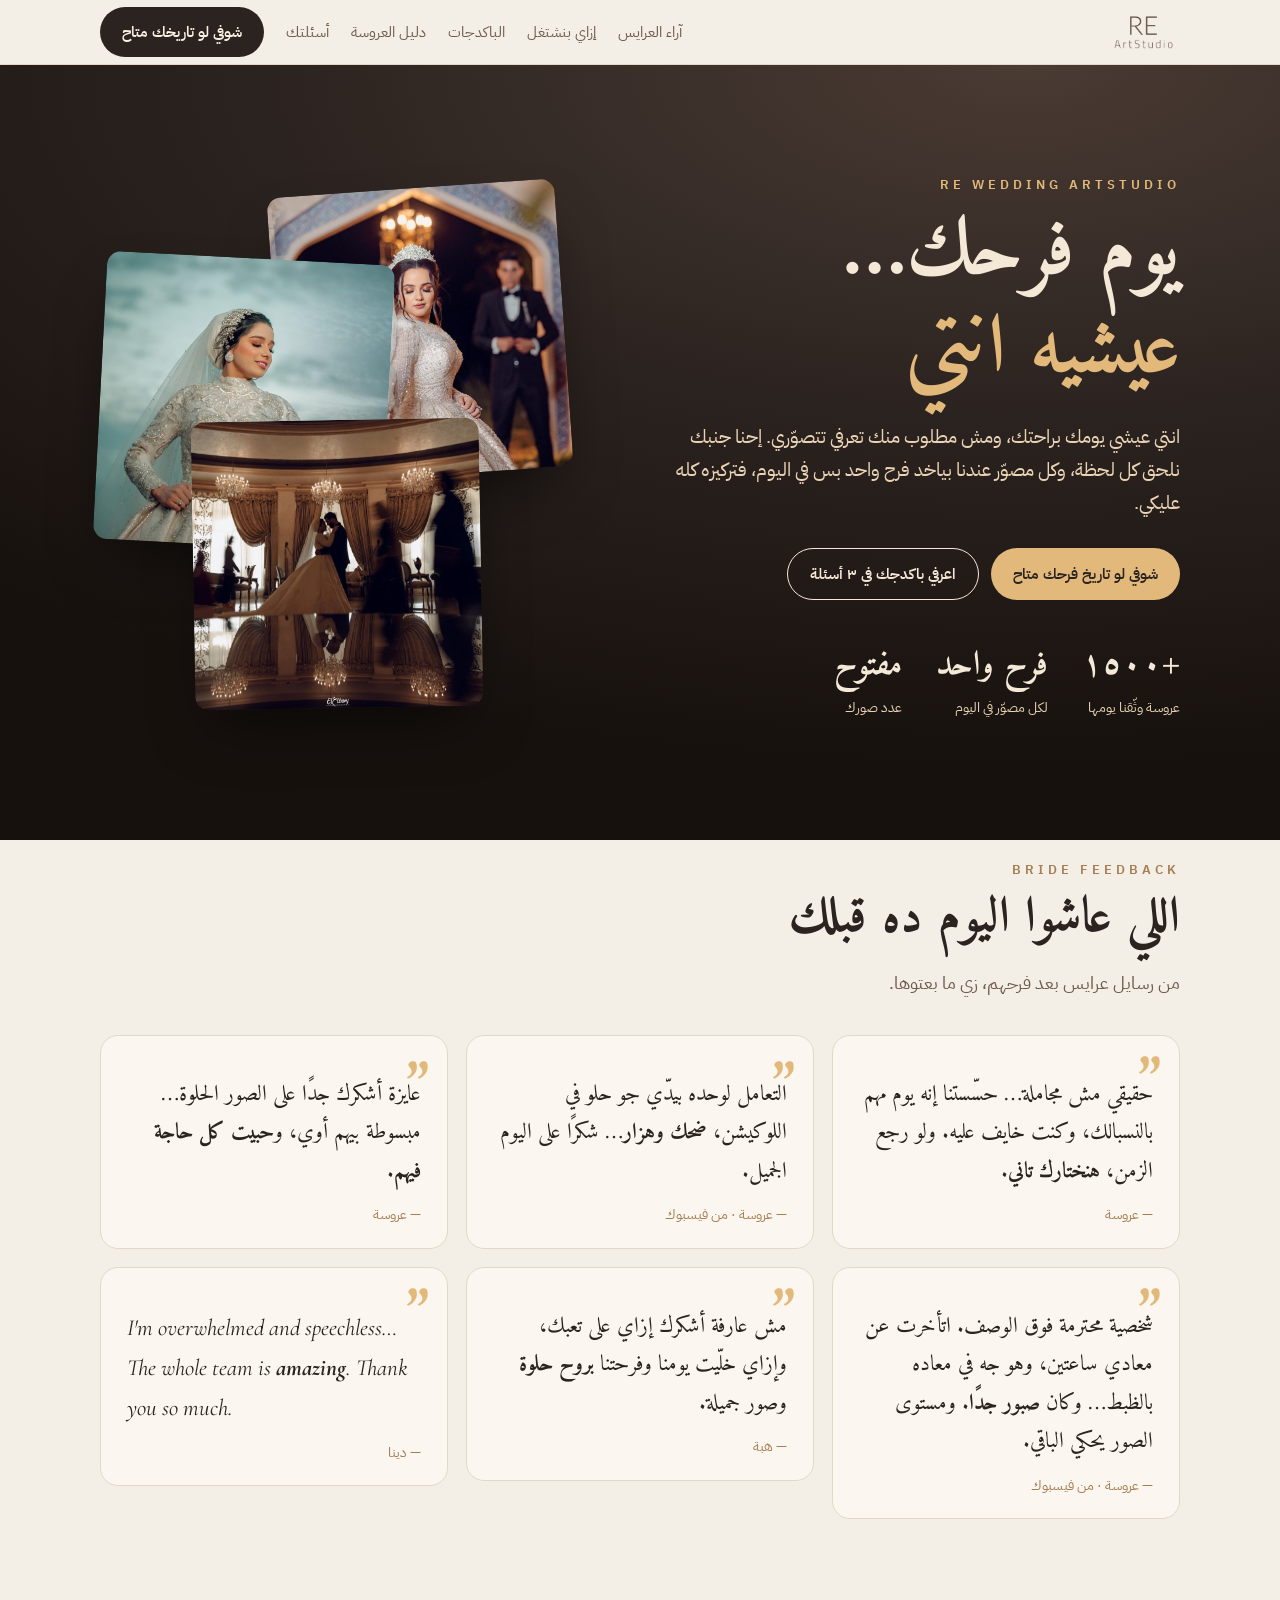
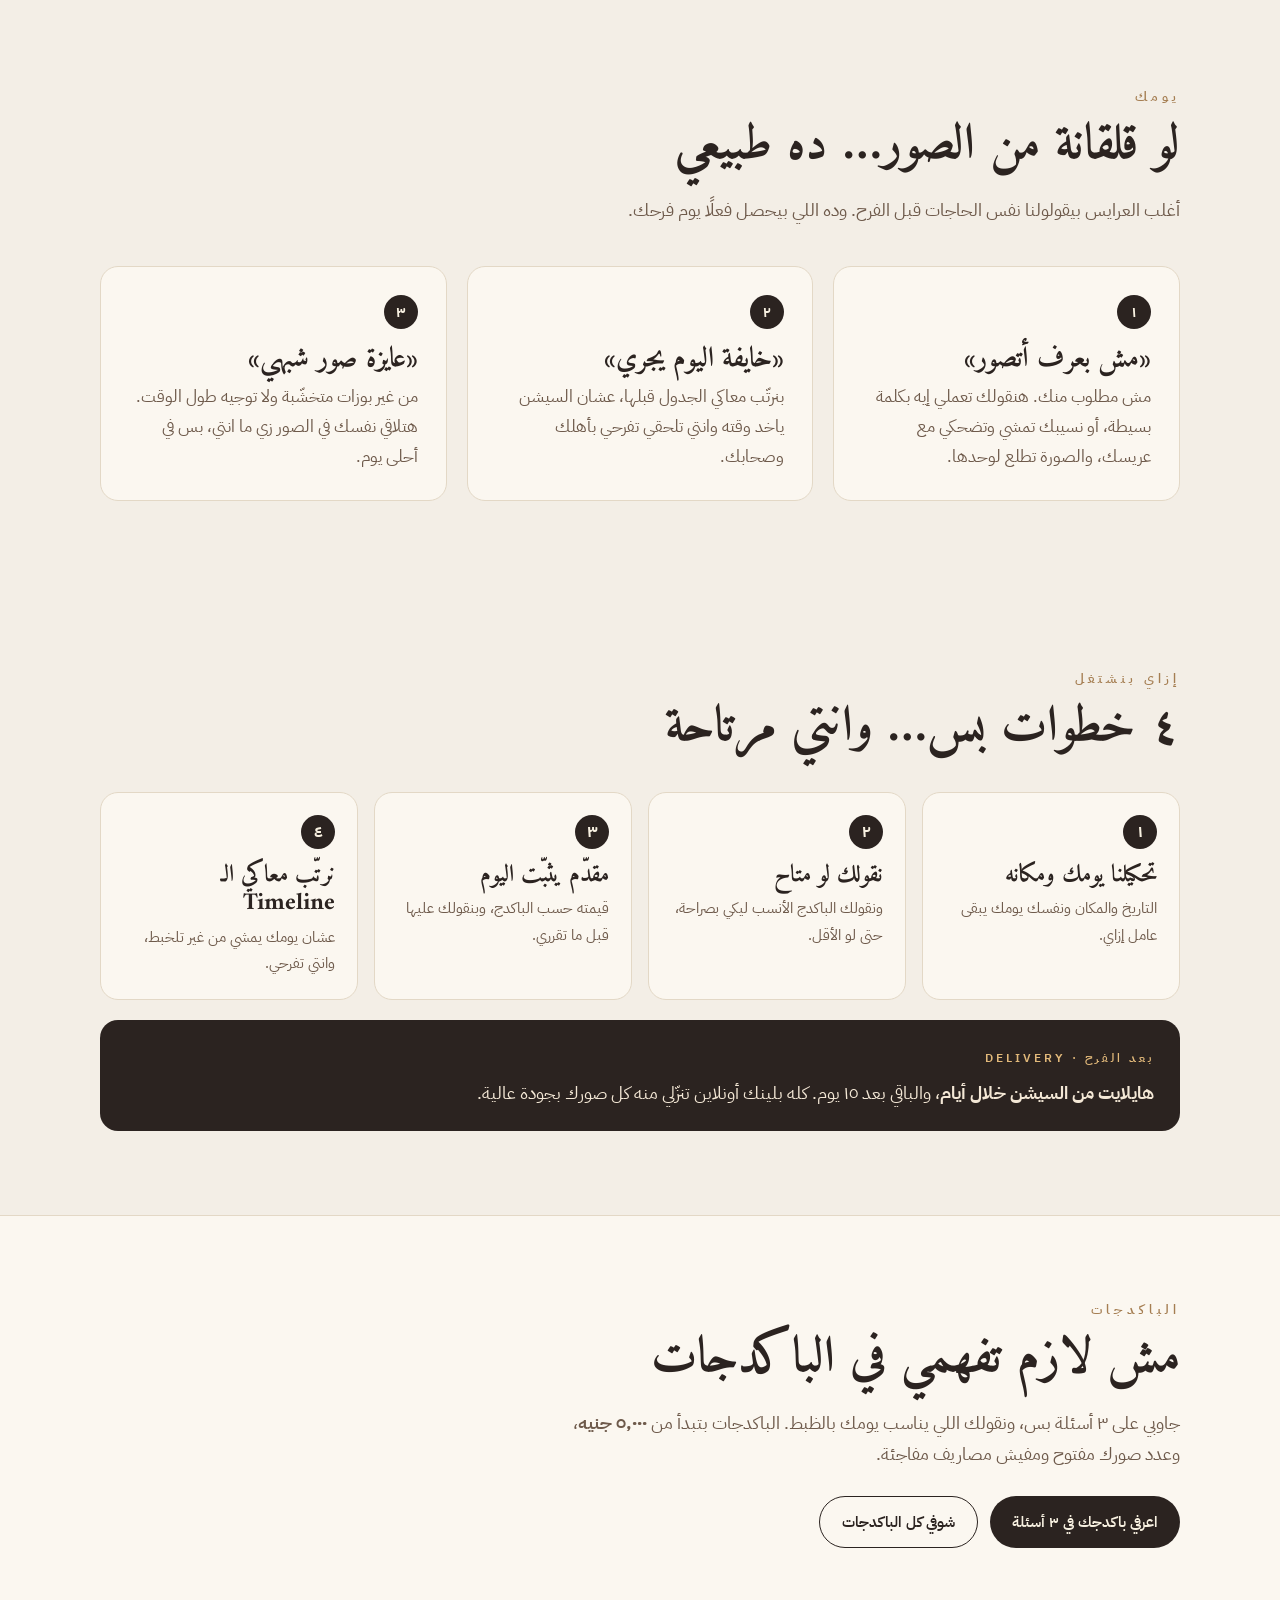
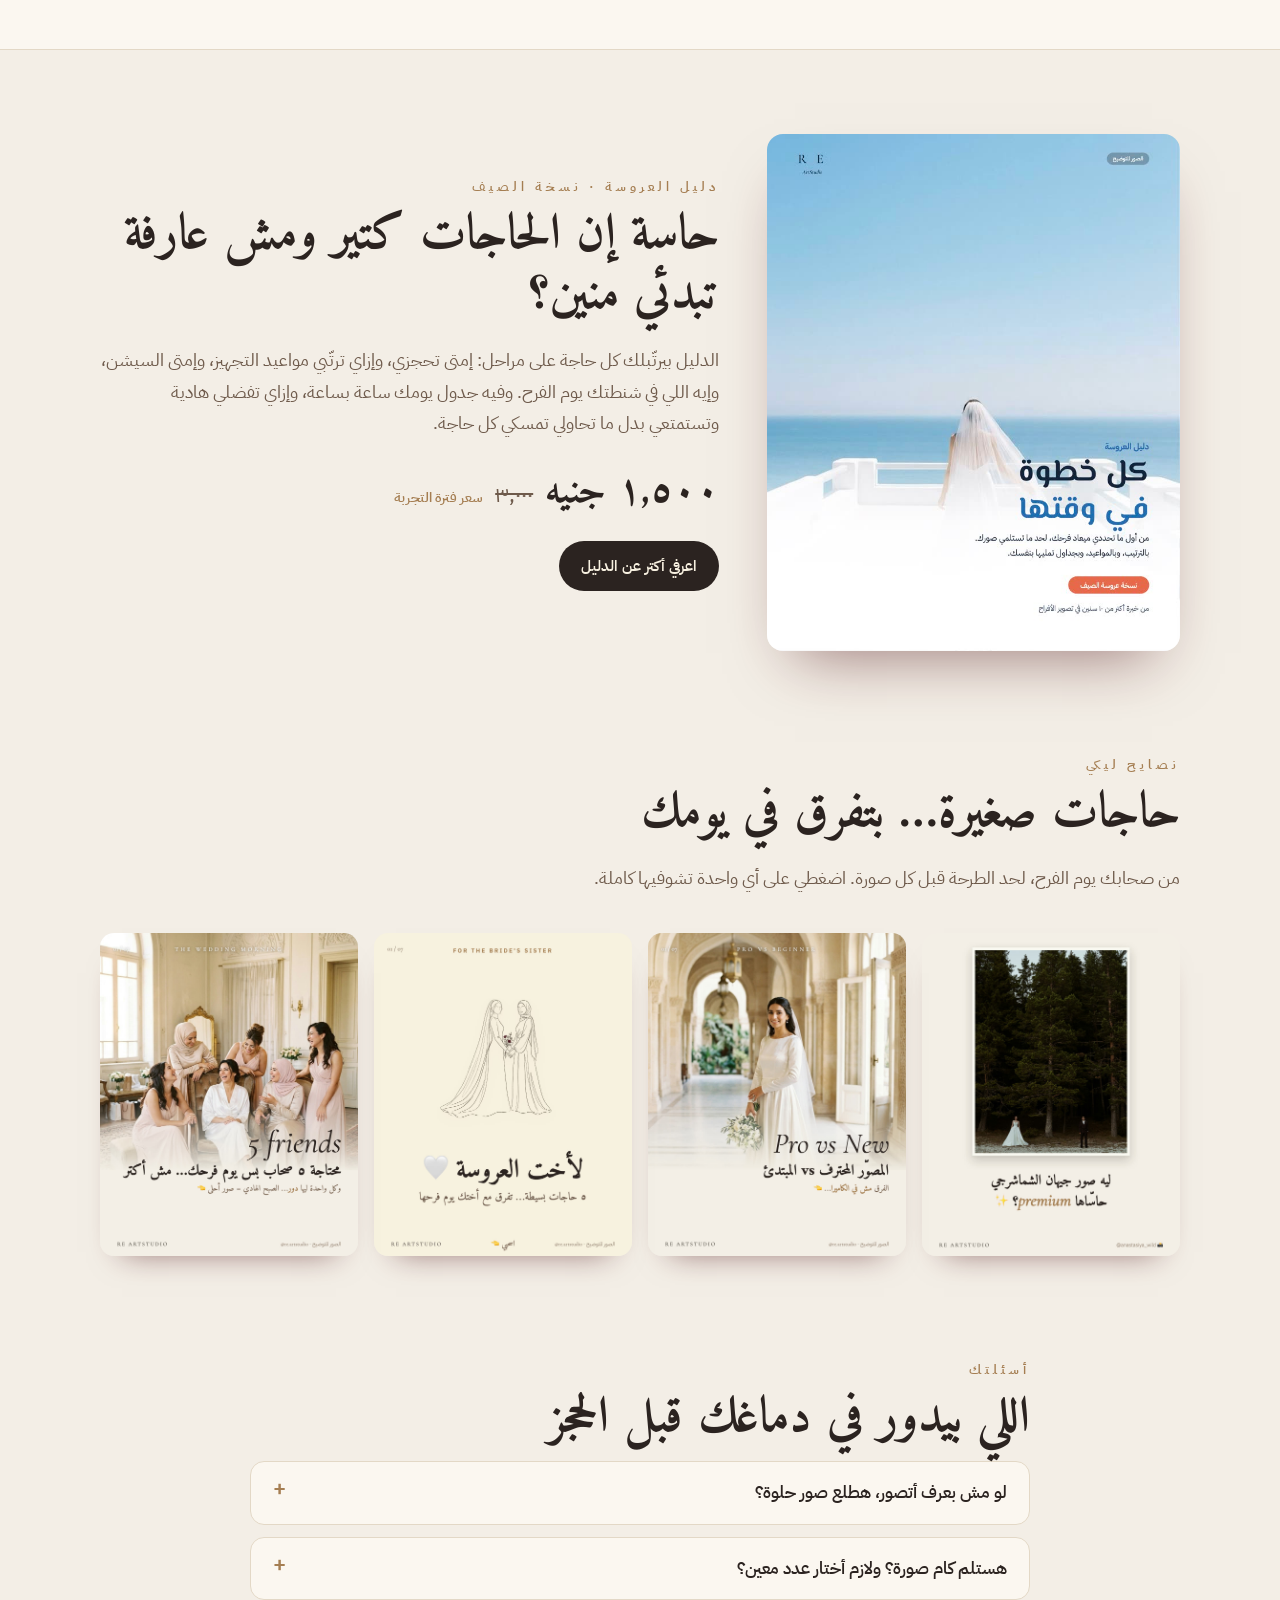
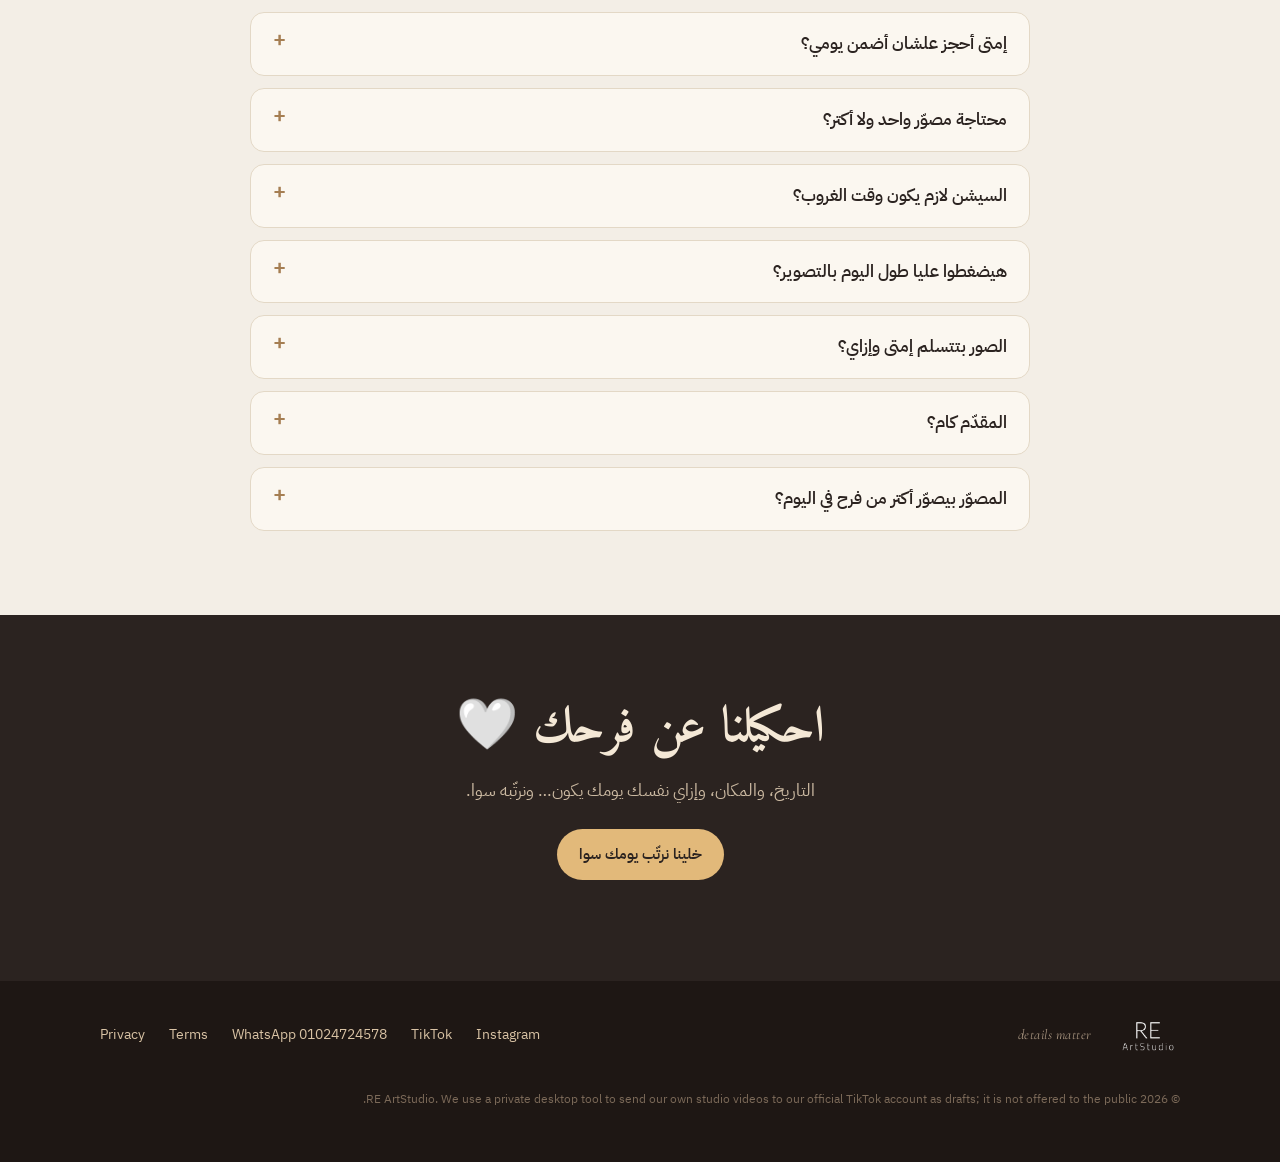
==== commit 4599568d: "Add files via upload" ====
--- a/index.html
+++ b/index.html
@@ -7,49 +7,38 @@
 <meta name="description" content="عيشي يوم فرحك براحتك، والصور هتيجي لوحدها. الباكدجات، ونصايح، ودليل العروسة.">
 <meta property="og:title" content="RE ArtStudio | details matter">
 <meta property="og:description" content="عيشي يوم فرحك براحتك، والصور هتيجي لوحدها.">
-<meta property="og:image" content="https://reartstudio.github.io/assets/our_14.jpg">
+<meta property="og:image" content="https://reartstudio.github.io/assets/og_card.jpg">
 <link rel="icon" href="assets/logo_brown.png">
 <link rel="preconnect" href="https://fonts.googleapis.com"><link rel="preconnect" href="https://fonts.gstatic.com" crossorigin>
 <link href="https://fonts.googleapis.com/css2?family=Amiri:wght@400;700&family=Cormorant+Garamond:ital,wght@1,500&family=IBM+Plex+Sans+Arabic:wght@400;500;600;700&display=swap" rel="stylesheet">
-<link rel="stylesheet" href="style.css?v=11">
+<link rel="stylesheet" href="style.css?v=12">
 </head>
 <body>
 
 <nav><div class="wrap">
   <a class="logo" href="index.html" aria-label="RE ArtStudio"><img src="assets/logo_brown.png" alt="RE ArtStudio"></a>
-  <div class="links"><a href="#day">يومك</a><a href="packages.html">الباكدجات</a><a href="book.html">دليل العروسة</a><a href="#faq">أسئلتك</a></div>
-  <a class="btn" href="https://wa.me/201024724578?text=%D8%A3%D9%87%D9%84%D9%8B%D8%A7%20%F0%9F%A4%8D%20%D8%B9%D8%A7%D9%88%D8%B2%D8%A9%20%D8%A3%D8%AD%D9%83%D9%8A%D9%84%D9%83%D9%85%20%D8%B9%D9%86%20%D9%81%D8%B1%D8%AD%D9%8A">احكيلنا عن فرحك</a>
+  <div class="links" id="menu"><a href="#voices">آراء العرايس</a><a href="#how">إزاي بنشتغل</a><a href="packages.html">الباكدجات</a><a href="book.html">دليل العروسة</a><a href="#faq">أسئلتك</a></div>
+  <a class="btn" href="https://wa.me/201024724578?text=%D8%A3%D9%87%D9%84%D9%8B%D8%A7%20%F0%9F%A4%8D%20%D8%B9%D8%A7%D9%8A%D8%B2%D8%A9%20%D8%A3%D8%B9%D8%B1%D9%81%20%D9%84%D9%88%20%D8%AA%D8%A7%D8%B1%D9%8A%D8%AE%20%D9%81%D8%B1%D8%AD%D9%8A%20%D9%85%D8%AA%D8%A7%D8%AD.%20%D8%A7%D9%84%D8%AA%D8%A7%D8%B1%D9%8A%D8%AE%3A%20...%20%D9%88%D8%A7%D9%84%D9%85%D9%83%D8%A7%D9%86%3A%20...">شوفي لو تاريخك متاح</a>
+  <button class="menubtn" aria-label="القايمة" onclick="document.getElementById('menu').classList.toggle('open')">☰</button>
 </div></nav>
 
 <header class="hero"><div class="wrap">
   <div>
     <span class="kicker" style="color:#E2B97A">RE WEDDING ARTSTUDIO</span>
     <h1>يوم فرحك…<br><b>عيشيه انتي</b></h1>
-    <p>مش لازم تفكري في الكاميرا، ولا مين واقف فين، ولا إمتى تبتسمي. انتي عيشي يومك براحتك، واحنا جنبك نلحق كل لحظة.</p>
+    <p>انتي عيشي يومك براحتك، ومش مطلوب منك تعرفي تتصوّري. إحنا جنبك نلحق كل لحظة، وكل مصوّر عندنا بياخد فرح واحد بس في اليوم، فتركيزه كله عليكي.</p>
     <div class="cta">
-      <a class="btn gold" href="#packages">شوفي إيه يناسب يومك</a>
-      <a class="btn ghost" href="https://www.instagram.com/re.artstudio/" target="_blank" rel="noopener">نصايح لعروسة زيك</a>
+      <a class="btn gold" href="https://wa.me/201024724578?text=%D8%A3%D9%87%D9%84%D9%8B%D8%A7%20%F0%9F%A4%8D%20%D8%B9%D8%A7%D9%8A%D8%B2%D8%A9%20%D8%A3%D8%B9%D8%B1%D9%81%20%D9%84%D9%88%20%D8%AA%D8%A7%D8%B1%D9%8A%D8%AE%20%D9%81%D8%B1%D8%AD%D9%8A%20%D9%85%D8%AA%D8%A7%D8%AD.%20%D8%A7%D9%84%D8%AA%D8%A7%D8%B1%D9%8A%D8%AE%3A%20...%20%D9%88%D8%A7%D9%84%D9%85%D9%83%D8%A7%D9%86%3A%20...">شوفي لو تاريخ فرحك متاح</a>
+      <a class="btn ghost" href="packages.html#quiz">اعرفي باكدجك في ٣ أسئلة</a>
     </div>
-    <div class="stats"><div><b>+١٥٠٠</b>عروسة قبلك</div><div><b>مفتوح</b>عدد صورك</div><div><b>٠</b>مصاريف مفاجئة</div></div>
+    <div class="stats"><div><b>+١٥٠٠</b>عروسة وثّقنا يومها</div><div><b>فرح واحد</b>لكل مصوّر في اليوم</div><div><b>مفتوح</b>عدد صورك</div></div>
   </div>
   <div class="stack" aria-hidden="true">
-    <img src="assets/our_04.jpg" alt="">
-    <img src="assets/our_14.jpg" alt="">
-    <img src="assets/our_23.jpg" alt="">
+    <img src="assets/hero_a.jpg" alt="">
+    <img src="assets/hero_b.jpg" alt="">
+    <img src="assets/hero_c.jpg" alt="">
   </div>
 </div></header>
-
-
-<section id="day"><div class="wrap">
-  <span class="kicker">يومك</span>
-  <h2>لو قلقانة من الصور… ده طبيعي</h2>
-  <p class="lead">أغلب العرايس بيقولولنا نفس الحاجات قبل الفرح. وده اللي بيحصل فعلًا يوم فرحك.</p>
-  <div class="cards">
-    <div class="card"><div class="n">١</div><h3>«مش بعرف أتصور»</h3><p>مش مطلوب منك. هنقولك تعملي إيه بكلمة بسيطة، أو نسيبك تمشي وتضحكي مع عريسك، والصورة تطلع لوحدها.</p></div>
-    <div class="card"><div class="n">٢</div><h3>«خايفة اليوم يجري»</h3><p>بنرتّب معاكي الجدول قبلها، عشان السيشن ياخد وقته وانتي تلحقي تفرحي بأهلك وصحابك.</p></div>
-    <div class="card"><div class="n">٣</div><h3>«عايزة صور شبهي»</h3><p>من غير بوزات متخشّبة ولا توجيه طول الوقت. هتلاقي نفسك في الصور زي ما انتي، بس في أحلى يوم.</p></div>
-  </div>
-</div></section>
 
 <section id="voices" style="padding-top:20px"><div class="wrap">
   <span class="kicker">BRIDE FEEDBACK</span>
@@ -64,7 +53,44 @@
     <figure class="en"><blockquote>I'm overwhelmed and speechless… The whole team is <b>amazing</b>. Thank you so much.</blockquote><figcaption>دينا</figcaption></figure>
   </div>
 </div></section>
+<section id="day"><div class="wrap">
+  <span class="kicker">يومك</span>
+  <h2>لو قلقانة من الصور… ده طبيعي</h2>
+  <p class="lead">أغلب العرايس بيقولولنا نفس الحاجات قبل الفرح. وده اللي بيحصل فعلًا يوم فرحك.</p>
+  <div class="cards">
+    <div class="card"><div class="n">١</div><h3>«مش بعرف أتصور»</h3><p>مش مطلوب منك. هنقولك تعملي إيه بكلمة بسيطة، أو نسيبك تمشي وتضحكي مع عريسك، والصورة تطلع لوحدها.</p></div>
+    <div class="card"><div class="n">٢</div><h3>«خايفة اليوم يجري»</h3><p>بنرتّب معاكي الجدول قبلها، عشان السيشن ياخد وقته وانتي تلحقي تفرحي بأهلك وصحابك.</p></div>
+    <div class="card"><div class="n">٣</div><h3>«عايزة صور شبهي»</h3><p>من غير بوزات متخشّبة ولا توجيه طول الوقت. هتلاقي نفسك في الصور زي ما انتي، بس في أحلى يوم.</p></div>
+  </div>
+</div></section>
+<section id="how"><div class="wrap">
+  <span class="kicker">إزاي بنشتغل</span>
+  <h2>٤ خطوات بس… وانتي مرتاحة</h2>
+  <div class="steps">
+    <div><b>١</b><h3>تحكيلنا يومك ومكانه</h3><p>التاريخ والمكان ونفسك يومك يبقى عامل إزاي.</p></div>
+    <div><b>٢</b><h3>نقولك لو متاح</h3><p>ونقولك الباكدج الأنسب ليكي بصراحة، حتى لو الأقل.</p></div>
+    <div><b>٣</b><h3>مقدّم يثبّت اليوم</h3><p>قيمته حسب الباكدج، وبنقولك عليها قبل ما تقرري.</p></div>
+    <div><b>٤</b><h3>نرتّب معاكي الـ Timeline</h3><p>عشان يومك يمشي من غير تلخبط، وانتي تفرحي.</p></div>
+  </div>
+  <div class="deliv"><span class="tag">بعد الفرح · DELIVERY</span>
+    <p><b>هايلايت من السيشن خلال أيام</b>، والباقي بعد ١٥ يوم. كله بلينك أونلاين تنزّلي منه كل صورك بجودة عالية.</p></div>
+</div></section>
 
+<section id="packages" class="packages"><div class="wrap">
+  <span class="kicker">الباكدجات</span>
+  <h2>مش لازم تفهمي في الباكدجات</h2>
+  <p class="lead">جاوبي على ٣ أسئلة بس، ونقولك اللي يناسب يومك بالظبط. الباكدجات بتبدأ من <b>٥,٠٠٠ جنيه</b>، وعدد صورك مفتوح ومفيش مصاريف مفاجئة.</p>
+  <p style="margin-top:26px;display:flex;gap:12px;flex-wrap:wrap"><a class="btn" href="packages.html#quiz">اعرفي باكدجك في ٣ أسئلة</a><a class="btn ghost" href="packages.html">شوفي كل الباكدجات</a></p>
+</div></section>
+<section><div class="wrap bookband">
+  <a href="book.html"><img src="assets/b_cover.jpg" alt="دليل العروسة: كل خطوة في وقتها" loading="lazy"></a>
+  <div>
+    <span class="kicker">دليل العروسة · نسخة الصيف</span>
+    <h2>حاسة إن الحاجات كتير ومش عارفة تبدئي منين؟</h2>
+    <p class="lead">الدليل بيرتّبلك كل حاجة على مراحل: إمتى تحجزي، وإزاي ترتّبي مواعيد التجهيز، وإمتى السيشن، وإيه اللي في شنطتك يوم الفرح. وفيه جدول يومك ساعة بساعة، وإزاي تفضلي هادية وتستمتعي بدل ما تحاولي تمسكي كل حاجة.</p>
+    <p class="bprice"><b>١,٥٠٠ جنيه</b> <s>٣,٠٠٠</s> <span>سعر فترة التجربة</span></p><p style="margin-top:14px"><a class="btn" href="book.html">اعرفي أكتر عن الدليل</a></p>
+  </div>
+</div></section>
 <section id="work" style="padding-top:20px"><div class="wrap">
   <span class="kicker">نصايح ليكي</span>
   <h2>حاجات صغيرة… بتفرق في يومك</h2>
@@ -76,29 +102,6 @@
     <a href="https://www.instagram.com/re.artstudio/" target="_blank" rel="noopener"><img src="assets/w_friends.jpg" alt="محتاجة ٥ صحاب بس" loading="lazy"></a>
   </div>
 </div></section>
-
-<section id="packages" class="packages"><div class="wrap">
-  <span class="kicker">تختاري إيه؟</span>
-  <h2>كل فرح ليه احتياجه</h2>
-  <p class="lead">فرح هادي أو كتب كتاب؟ قاعة كبيرة محتاجة تغطية أكبر؟ عايزة تفتكري الصبح كمان وانتي بتجهزي؟ اختاري على حسب يومك انتي، مش على حسب اللي حد يقولك عليه.</p>
-  <div class="cards">
-    <div class="card"><div class="n">١</div><h3>صورك كلها ليكي</h3><p>عدد الصور مفتوح في كل الباكدجات، ومفيش مصاريف تظهرلك فجأة.</p></div>
-    <div class="card"><div class="n">٢</div><h3>على قد يومك</h3><p>نص يوم، أو يوم كامل، أو باكدج تفصّليه براحتك لو فرحك محتاج أكتر.</p></div>
-    <div class="card"><div class="n">٣</div><h3>من غير ضغط</h3><p>احكيلنا عن فرحك، ونقولك اللي يناسبك بصراحة، حتى لو الأقل.</p></div>
-  </div>
-  <p style="margin-top:30px"><a class="btn" href="packages.html">شوفي الباكدجات</a></p>
-</div></section>
-
-<section><div class="wrap bookband">
-  <a href="book.html"><img src="assets/b_cover.jpg" alt="دليل العروسة: كل خطوة في وقتها" loading="lazy"></a>
-  <div>
-    <span class="kicker">دليل العروسة · نسخة الصيف</span>
-    <h2>حاسة إن الحاجات كتير ومش عارفة تبدئي منين؟</h2>
-    <p class="lead">الدليل بيرتّبلك كل حاجة على مراحل: إمتى تحجزي، وإزاي ترتّبي مواعيد التجهيز، وإمتى السيشن، وإيه اللي في شنطتك يوم الفرح. وفيه جدول يومك ساعة بساعة، وإزاي تفضلي هادية وتستمتعي بدل ما تحاولي تمسكي كل حاجة.</p>
-    <p style="margin-top:22px"><a class="btn" href="book.html">ابدئي ترتّبي يومك</a></p>
-  </div>
-</div></section>
-
 <section id="faq" style="padding-top:20px"><div class="wrap" style="max-width:820px">
   <span class="kicker">أسئلتك</span>
   <h2>اللي بيدور في دماغك قبل الحجز</h2>
@@ -108,14 +111,15 @@
   <details><summary>محتاجة مصوّر واحد ولا أكتر؟</summary><p>على حسب فرحك: عدد الضيوف، وعدد الأماكن، ولو في حاجات بتحصل في نفس الوقت. احكيلنا ونقولك اللي يناسبك بصراحة، حتى لو الأقل.</p></details>
   <details><summary>السيشن لازم يكون وقت الغروب؟</summary><p>لأ. في أماكن نورها أحلى بالنهار. بنختار الميعاد معاكي حسب المكان وجدول يومك.</p></details>
   <details><summary>هيضغطوا عليا طول اليوم بالتصوير؟</summary><p>لأ. بنعرف إمتى نصوّر وإمتى نبعد ونسيبك تفرحي.</p></details>
+  <details><summary>الصور بتتسلم إمتى وإزاي؟</summary><p>هايلايت من السيشن بيوصلك خلال أيام، والباقي بعد ١٥ يوم. كله بلينك أونلاين تنزّلي منه كل صورك بجودة عالية.</p></details>
+  <details><summary>المقدّم كام؟</summary><p>حسب الباكدجات، وبنقولك قيمته قبل ما تقرري. هو اللي بيثبّت يومك.</p></details>
+  <details><summary>المصوّر بيصوّر أكتر من فرح في اليوم؟</summary><p>لأ. كل مصوّر عندنا بياخد فرح واحد بس في اليوم، فتركيزه كله على يومك.</p></details>
 </div></section>
-
 <section class="closing"><div class="wrap">
   <h2>احكيلنا عن فرحك 🤍</h2>
   <p>التاريخ، والمكان، وإزاي نفسك يومك يكون… ونرتّبه سوا.</p>
   <p style="margin-top:24px"><a class="btn gold" href="https://wa.me/201024724578?text=%D8%A3%D9%87%D9%84%D9%8B%D8%A7%20%F0%9F%A4%8D%20%D8%B9%D8%A7%D9%88%D8%B2%D8%A9%20%D8%A3%D8%AD%D9%83%D9%8A%D9%84%D9%83%D9%85%20%D8%B9%D9%86%20%D9%81%D8%B1%D8%AD%D9%8A">خلينا نرتّب يومك سوا</a></p>
 </div></section>
-
 <footer><div class="wrap">
   <img src="assets/logo_white.png" alt="RE ArtStudio">
   <span class="latin">details matter</span>
@@ -126,5 +130,6 @@
   <a href="terms.html">Terms</a><a href="privacy.html">Privacy</a>
   <p class="tiny">© 2026 RE ArtStudio. We use a private desktop tool to send our own studio videos to our official TikTok account as drafts; it is not offered to the public.</p>
 </div></footer>
+<a class="wafab" href="https://wa.me/201024724578?text=%D8%A3%D9%87%D9%84%D9%8B%D8%A7%20%F0%9F%A4%8D%20%D8%B9%D8%A7%D9%8A%D8%B2%D8%A9%20%D8%A3%D8%B9%D8%B1%D9%81%20%D9%84%D9%88%20%D8%AA%D8%A7%D8%B1%D9%8A%D8%AE%20%D9%81%D8%B1%D8%AD%D9%8A%20%D9%85%D8%AA%D8%A7%D8%AD.%20%D8%A7%D9%84%D8%AA%D8%A7%D8%B1%D9%8A%D8%AE%3A%20...%20%D9%88%D8%A7%D9%84%D9%85%D9%83%D8%A7%D9%86%3A%20...">واتساب 💬</a>
 </body>
 </html>
--- a/style.css
+++ b/style.css
@@ -206,3 +206,18 @@
 .rsure li::before{content:"🤍 "}
 .rnote{display:block;margin-top:10px;font-size:14px;color:var(--muted)}
 @media(max-width:860px){.rgrid{grid-template-columns:1fr}}
+
+/* rebuild v12 */
+.menubtn{display:none;background:none;border:1.5px solid var(--ink);border-radius:10px;font-size:20px;line-height:1;padding:6px 10px;color:var(--ink);cursor:pointer}
+@media(max-width:760px){.menubtn{display:block}nav .links.open{display:flex;position:absolute;top:64px;inset-inline:0;flex-direction:column;gap:0;background:var(--cream);border-bottom:1px solid var(--line);padding:8px 20px 14px}nav .links.open a{padding:12px 0;border-bottom:1px dashed var(--line);font-size:17px}nav .btn{padding:10px 14px;font-size:13px}}
+.steps{display:grid;grid-template-columns:repeat(4,1fr);gap:16px;margin-top:34px}
+.steps>div{background:var(--paper);border:1px solid var(--line);border-radius:18px;padding:22px}
+.steps b{display:grid;place-items:center;width:34px;height:34px;border-radius:50%;background:var(--ink);color:#F8F1E1;margin-bottom:12px}
+.steps h3{font-size:24px;margin-bottom:6px}.steps p{margin:0;color:var(--muted);font-size:15px}
+@media(max-width:900px){.steps{grid-template-columns:repeat(2,1fr)}}@media(max-width:520px){.steps{grid-template-columns:1fr}}
+.deliv{margin-top:20px;background:var(--ink);color:#F4E8D6;border-radius:18px;padding:22px 26px}
+.deliv .tag{font:600 12px "IBM Plex Sans Arabic";letter-spacing:3px;color:var(--gold2)}.deliv p{margin:6px 0 0;font-size:18px}
+.bprice{margin:16px 0 0;display:flex;align-items:baseline;gap:12px;flex-wrap:wrap}
+.bprice b{font:700 40px Amiri,serif}.bprice s{color:var(--muted);font-size:22px}.bprice span{font-size:14px;color:var(--gold);font-weight:600}
+.wafab{position:fixed;bottom:16px;inset-inline-start:16px;z-index:20;display:none;background:#25D366;color:#fff;text-decoration:none;font-weight:700;padding:13px 20px;border-radius:99px;box-shadow:0 10px 24px -10px rgba(0,0,0,.5)}
+@media(max-width:760px){.wafab{display:inline-flex}}
